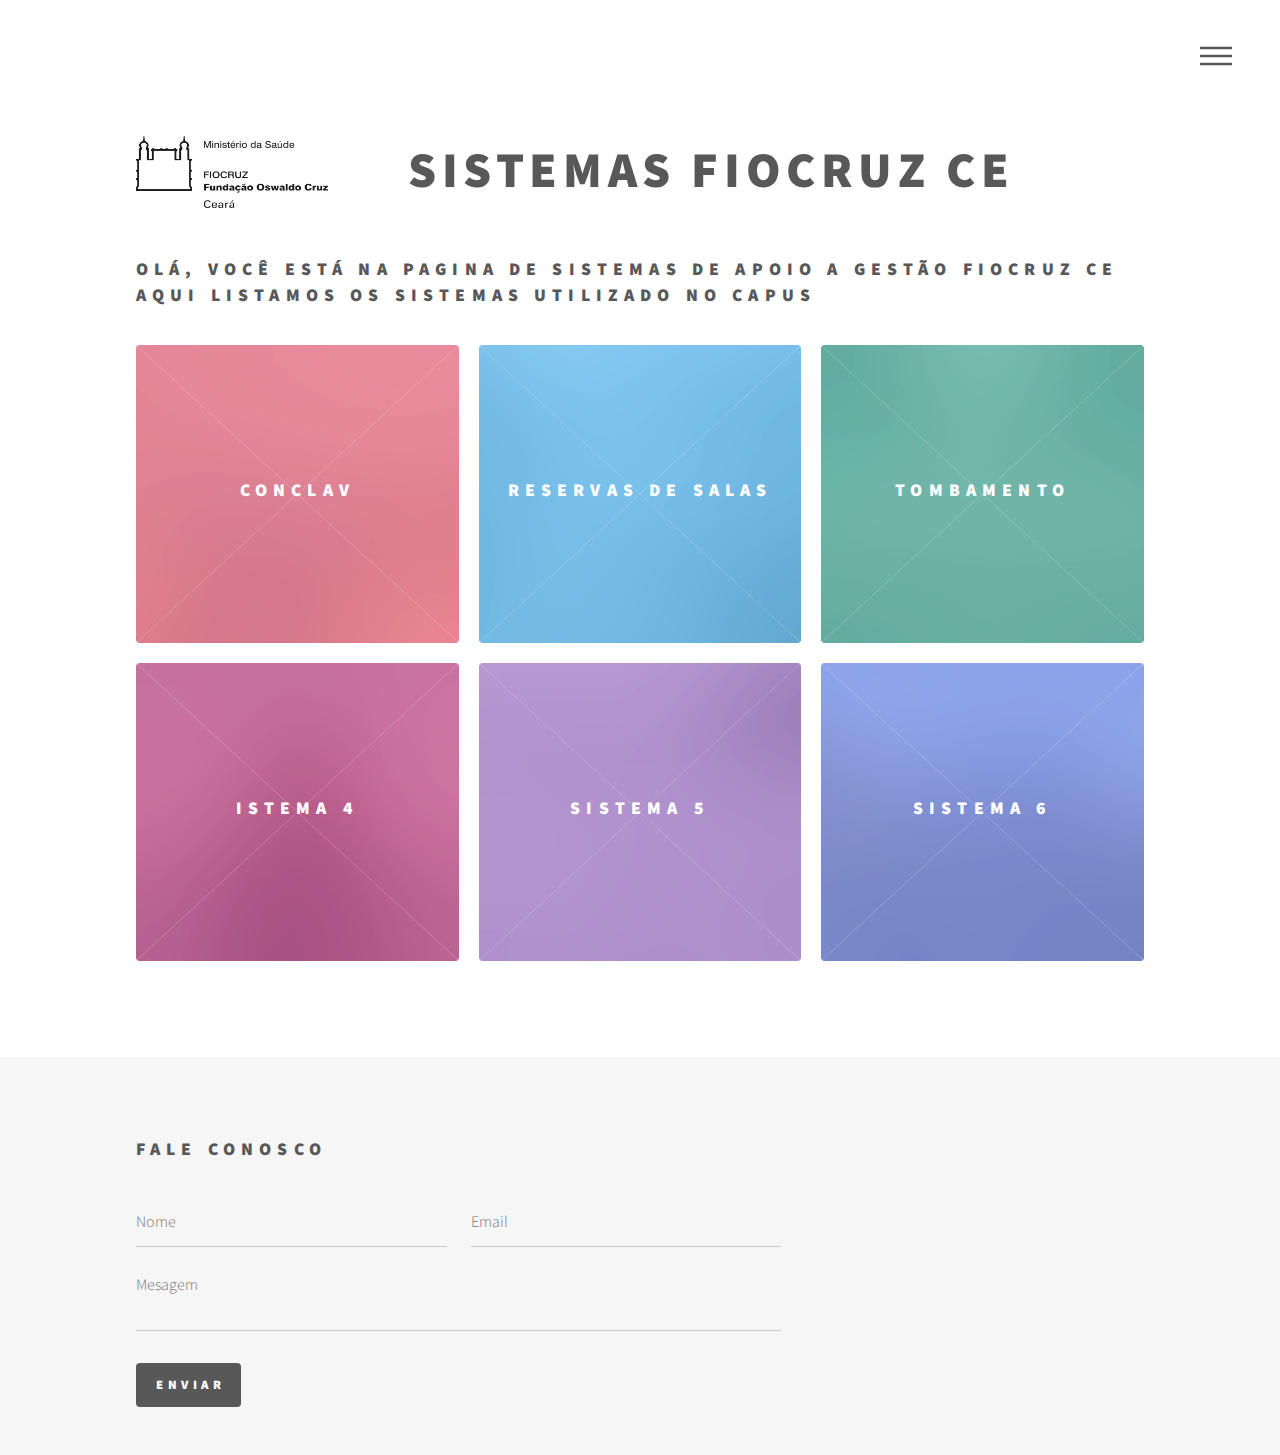
==== template/index.html @ 6e1adb01 "Modify 005" ====
<!DOCTYPE HTML>
<!--
	Phantom by HTML5 UP
	html5up.net | @ajlkn
	Free for personal and commercial use under the CCA 3.0 license (html5up.net/license)
-->
<html>
	<head>
		<title>Sistemas Fiocruz CE</title>
		<meta charset="utf-8" />
		<meta name="viewport" content="width=device-width, initial-scale=1, user-scalable=no" />
		<link rel="stylesheet" href="assets/css/main.css" />
		<noscript><link rel="stylesheet" href="assets/css/noscript.css" /></noscript>
	</head>
	<body class="is-preload">
		<!-- Wrapper -->
			<div id="wrapper">
				<!-- Header -->
					<header id="header">
						<div class="inner">
							<!-- Logo -->
								<a href="index.html" class="logo">
									<span class="symbol"><img src="images/logoOficialPreto_Fiocruz_CE.png" alt="" /></span><span class="title">Sistemas Fiocruz CE</span>
								</a>
							<!-- Nav -->
								<nav>
									<ul>
										<li><a href="#menu">Menu</a></li>
									</ul>
								</nav>
						</div>
					</header>
				<!-- Menu -->
					<nav id="menu">
						<h2>Menu</h2>
						<ul>
							<li><a href="index.html">Home</a></li>
						</ul>
					</nav>
				<!-- Main -->
					<div id="main">
						<div class="inner">
							<header>
								<h2>Olá, você está na pagina de Sistemas de Apoio a gestão Fiocruz CE<br/>
								aqui listamos os sistemas utilizado no capus</h2>
							</header>
							<section class="tiles">
								<article class="style1">
									<span class="image">
										<img src="images/pic01.jpg" alt="" />
									</span>
									<a href="generic.html">
										<h2>Conclav</h2>
										<div class="content">
											<p>Sistema de apoio a gestão,<br>ÁRIOS e ACESSO ao CAMPUS.</p>
										</div>
									</a>
								</article>
								<article class="style2">
									<span class="image">
										<img src="images/pic02.jpg" alt="" />
									</span>
									<a href="generic.html">
										<h2>Reservas de Salas</h2>
										<div class="content">
											<p>Sistema de apoio a gestão, <br>RESERVAS de SALAS.</p>
										</div>
									</a>
								</article>
								<article class="style3">
									<span class="image">
										<img src="images/pic03.jpg" alt="" />
									</span>
									<a href="generic.html">
										<h2>Tombamento</h2>
										<div class="content">
											<p>Sistema de apoio a gestão,<br>Tombamento.</p>
										</div>
									</a>
								</article>
								<article class="style4">
									<span class="image">
										<img src="images/pic04.jpg" alt="" />
									</span>
									<a href="generic.html">
										<h2>istema 4</h2>
										<div class="content">
											<p>Sistema de a apoio a gestão.</p>
										</div>
									</a>
								</article>
								<article class="style5">
									<span class="image">
										<img src="images/pic05.jpg" alt="" />
									</span>
									<a href="generic.html">
										<h2>SIstema 5</h2>
										<div class="content">
											<p>Sistema de a apoio a gestão.</p>
										</div>
									</a>
								</article>
								<article class="style6">
									<span class="image">
										<img src="images/pic06.jpg" alt="" />
									</span>
									<a href="generic.html">
										<h2>Sistema 6</h2>
										<div class="content">
											<p>Sistema de a apoio a gestão.</p>
										</div>
									</a>
								</article>
							</section>
						</div>
					</div>

				<!-- Footer -->
					<footer id="footer">
						<div class="inner">
							<section>
								<h2>Fale conosco</h2>
								<form method="post" action="#">
									<div class="fields">
										<div class="field half">
											<input type="text" name="name" id="name" placeholder="Nome" />
										</div>
										<div class="field half">
											<input type="email" name="email" id="email" placeholder="Email" />
										</div>
										<div class="field">
											<textarea name="message" id="message" placeholder="Mesagem"></textarea>
										</div>
									</div>
									<ul class="actions">
										<li><input type="submit" value="Enviar" class="primary" /></li>
									</ul>
								</form>
							</section>
						</div>
					</footer>

			</div>
		<!-- Scripts -->
			<script src="assets/js/jquery.min.js"></script>
			<script src="assets/js/browser.min.js"></script>
			<script src="assets/js/breakpoints.min.js"></script>
			<script src="assets/js/util.js"></script>
			<script src="assets/js/main.js"></script>
	</body>
</html>
---- template/assets/css/main.css ----
@import url("https://fonts.googleapis.com/css?family=Source+Sans+Pro:300,700,900");

body.is-preload .tiles article {
	-moz-transform: none;
	-webkit-transform: none;
	-ms-transform: none;
	transform: none;
	opacity: 1;
}

.title{
	font-size: 50px;
}


html, body, div, span, applet, object,
iframe, h1, h2, h3, h4, h5, h6, p, blockquote,
pre, a, abbr, acronym, address, big, cite,
code, del, dfn, em, img, ins, kbd, q, s, samp,
small, strike, strong, sub, sup, tt, var, b,
u, i, center, dl, dt, dd, ol, ul, li, fieldset,
form, label, legend, table, caption, tbody,
tfoot, thead, tr, th, td, article, aside,
canvas, details, embed, figure, figcaption,
footer, header, hgroup, menu, nav, output, ruby,
section, summary, time, mark, audio, video {
	margin: 0;
	padding: 0;
	border: 0;
	font-size: 100%;
	font: inherit;
	vertical-align: baseline;}

article, aside, details, figcaption, figure,
footer, header, hgroup, menu, nav, section {
	display: block;}

body {
	line-height: 1;
}

header, #inner{
	display: flex;
}

ol, ul {
	list-style: none;
}

blockquote, q {
	quotes: none;
}

	blockquote:before, blockquote:after, q:before, q:after {
		content: '';
		content: none;
	}

table {
	border-collapse: collapse;
	border-spacing: 0;
}

body {
	-webkit-text-size-adjust: none;
}

mark {
	background-color: transparent;
	color: inherit;
}

input::-moz-focus-inner {
	border: 0;
	padding: 0;
}

input, select, textarea {
	-moz-appearance: none;
	-webkit-appearance: none;
	-ms-appearance: none;
	appearance: none;
}

/* Basic */

	@-ms-viewport {
		width: device-width;
	}

	body {
		-ms-overflow-style: scrollbar;
	}

	@media screen and (max-width: 480px) {

		html, body {
			min-width: 320px;
		}

	}

	html {
		box-sizing: border-box;
	}

	*, *:before, *:after {
		box-sizing: inherit;
	}

	body {
		background: #ffffff;
	}

		body.is-preload *, body.is-preload *:before, body.is-preload *:after {
			-moz-animation: none !important;
			-webkit-animation: none !important;
			-ms-animation: none !important;
			animation: none !important;
			-moz-transition: none !important;
			-webkit-transition: none !important;
			-ms-transition: none !important;
			transition: none !important;
		}

/* Type */

	body, input, select, textarea {
		color: #585858;
		font-family: "Source Sans Pro", Helvetica, sans-serif;
		font-size: 16pt;
		font-weight: 300;
		line-height: 1.75;
	}

		@media screen and (max-width: 1680px) {

			body, input, select, textarea {
				font-size: 14pt;
			}

		}

		@media screen and (max-width: 1280px) {

			body, input, select, textarea {
				font-size: 12pt;
			}

		}

	a {
		-moz-transition: border-bottom-color 0.2s ease, color 0.2s ease;
		-webkit-transition: border-bottom-color 0.2s ease, color 0.2s ease;
		-ms-transition: border-bottom-color 0.2s ease, color 0.2s ease;
		transition: border-bottom-color 0.2s ease, color 0.2s ease;
		text-decoration: none;
		color: #585858;
		border-bottom: dotted 1px rgba(88, 88, 88, 0.5);
	}

		a:hover {
			border-bottom-color: transparent;
			color: #f2849e !important;
		}

	strong, b {
		font-weight: 900;
	}

	em, i {
		font-style: italic;
	}

	p {
		margin: 0 0 2em 0;
	}

	h1 {
		font-size: 2.75em;
		font-weight: 700;
		line-height: 1.3;
		margin: 0 0 1em 0;
		letter-spacing: -0.035em;
	}

		h1 a {
			color: inherit;
		}

		@media screen and (max-width: 736px) {

			h1 {
				font-size: 2em;
				margin: 0 0 1em 0;
			}

		}

		@media screen and (max-width: 360px) {

			h1 {
				font-size: 1.75em;
			}

		}

	h2, h3, h4, h5, h6 {
		font-weight: 900;
		line-height: 1.5;
		margin: 0 0 2em 0;
		text-transform: uppercase;
		letter-spacing: 0.35em;
	}

		h2 a, h3 a, h4 a, h5 a, h6 a {
			color: inherit;
		}

	h2 {
		font-size: 1.1em;
	}

	h3 {
		font-size: 1em;
	}

	h4 {
		font-size: 0.8em;
	}

	h5 {
		font-size: 0.8em;
	}

	h6 {
		font-size: 0.8em;
	}

	@media screen and (max-width: 980px) {

		h1 br, h2 br, h3 br, h4 br, h5 br, h6 br {
			display: none;
		}

	}

	@media screen and (max-width: 736px) {

		h2 {
			font-size: 1em;
		}

		h3 {
			font-size: 0.8em;
		}

	}

	sub {
		font-size: 0.8em;
		position: relative;
		top: 0.5em;
	}

	sup {
		font-size: 0.8em;
		position: relative;
		top: -0.5em;
	}

	blockquote {
		border-left: solid 4px #c9c9c9;
		font-style: italic;
		margin: 0 0 2em 0;
		padding: 0.5em 0 0.5em 2em;
	}

	code {
		background: rgba(144, 144, 144, 0.075);
		border-radius: 4px;
		border: solid 1px #c9c9c9;
		font-family: "Courier New", monospace;
		font-size: 0.9em;
		margin: 0 0.25em;
		padding: 0.25em 0.65em;
	}

	pre {
		-webkit-overflow-scrolling: touch;
		font-family: "Courier New", monospace;
		font-size: 0.9em;
		margin: 0 0 2em 0;
	}

		pre code {
			display: block;
			line-height: 1.75;
			padding: 1em 1.5em;
			overflow-x: auto;
		}

	hr {
		border: 0;
		border-bottom: solid 1px #c9c9c9;
		margin: 2em 0;
	}

		hr.major {
			margin: 3em 0;
		}

	.align-left {
		text-align: left;
	}

	.align-center {
		text-align: center;
	}

	.align-right {
		text-align: right;
	}

/* Row */

	.row {
		display: flex;
		flex-wrap: wrap;
		box-sizing: border-box;
		align-items: stretch;
	}

		.row > * {
			box-sizing: border-box;
		}

		.row.gtr-uniform > * > :last-child {
			margin-bottom: 0;
		}

		.row.aln-left {
			justify-content: flex-start;
		}

		.row.aln-center {
			justify-content: center;
		}

		.row.aln-right {
			justify-content: flex-end;
		}

		.row.aln-top {
			align-items: flex-start;
		}

		.row.aln-middle {
			align-items: center;
		}

		.row.aln-bottom {
			align-items: flex-end;
		}

		.row > .imp {
			order: -1;
		}

		.row > .col-1 {
			width: 8.33333%;
		}

		.row > .off-1 {
			margin-left: 8.33333%;
		}

		.row > .col-2 {
			width: 16.66667%;
		}

		.row > .off-2 {
			margin-left: 16.66667%;
		}

		.row > .col-3 {
			width: 25%;
		}

		.row > .off-3 {
			margin-left: 25%;
		}

		.row > .col-4 {
			width: 33.33333%;
		}

		.row > .off-4 {
			margin-left: 33.33333%;
		}

		.row > .col-5 {
			width: 41.66667%;
		}

		.row > .off-5 {
			margin-left: 41.66667%;
		}

		.row > .col-6 {
			width: 50%;
		}

		.row > .off-6 {
			margin-left: 50%;
		}

		.row > .col-7 {
			width: 58.33333%;
		}

		.row > .off-7 {
			margin-left: 58.33333%;
		}

		.row > .col-8 {
			width: 66.66667%;
		}

		.row > .off-8 {
			margin-left: 66.66667%;
		}

		.row > .col-9 {
			width: 75%;
		}

		.row > .off-9 {
			margin-left: 75%;
		}

		.row > .col-10 {
			width: 83.33333%;
		}

		.row > .off-10 {
			margin-left: 83.33333%;
		}

		.row > .col-11 {
			width: 91.66667%;
		}

		.row > .off-11 {
			margin-left: 91.66667%;
		}

		.row > .col-12 {
			width: 100%;
		}

		.row > .off-12 {
			margin-left: 100%;
		}

		.row.gtr-0 {
			margin-top: 0;
			margin-left: 0em;
		}

			.row.gtr-0 > * {
				padding: 0 0 0 0em;
			}

			.row.gtr-0.gtr-uniform {
				margin-top: 0em;
			}

				.row.gtr-0.gtr-uniform > * {
					padding-top: 0em;
				}

		.row.gtr-25 {
			margin-top: 0;
			margin-left: -0.5em;
		}

			.row.gtr-25 > * {
				padding: 0 0 0 0.5em;
			}

			.row.gtr-25.gtr-uniform {
				margin-top: -0.5em;
			}

				.row.gtr-25.gtr-uniform > * {
					padding-top: 0.5em;
				}

		.row.gtr-50 {
			margin-top: 0;
			margin-left: -1em;
		}

			.row.gtr-50 > * {
				padding: 0 0 0 1em;
			}

			.row.gtr-50.gtr-uniform {
				margin-top: -1em;
			}

				.row.gtr-50.gtr-uniform > * {
					padding-top: 1em;
				}

		.row {
			margin-top: 0;
			margin-left: -2em;
		}

			.row > * {
				padding: 0 0 0 2em;
			}

			.row.gtr-uniform {
				margin-top: -2em;
			}

				.row.gtr-uniform > * {
					padding-top: 2em;
				}

		.row.gtr-150 {
			margin-top: 0;
			margin-left: -3em;
		}

			.row.gtr-150 > * {
				padding: 0 0 0 3em;
			}

			.row.gtr-150.gtr-uniform {
				margin-top: -3em;
			}

				.row.gtr-150.gtr-uniform > * {
					padding-top: 3em;
				}

		.row.gtr-200 {
			margin-top: 0;
			margin-left: -4em;
		}

			.row.gtr-200 > * {
				padding: 0 0 0 4em;
			}

			.row.gtr-200.gtr-uniform {
				margin-top: -4em;
			}

				.row.gtr-200.gtr-uniform > * {
					padding-top: 4em;
				}

		@media screen and (max-width: 1680px) {

			.row {
				display: flex;
				flex-wrap: wrap;
				box-sizing: border-box;
				align-items: stretch;
			}

				.row > * {
					box-sizing: border-box;
				}

				.row.gtr-uniform > * > :last-child {
					margin-bottom: 0;
				}

				.row.aln-left {
					justify-content: flex-start;
				}

				.row.aln-center {
					justify-content: center;
				}

				.row.aln-right {
					justify-content: flex-end;
				}

				.row.aln-top {
					align-items: flex-start;
				}

				.row.aln-middle {
					align-items: center;
				}

				.row.aln-bottom {
					align-items: flex-end;
				}

				.row > .imp-xlarge {
					order: -1;
				}

				.row > .col-1-xlarge {
					width: 8.33333%;
				}

				.row > .off-1-xlarge {
					margin-left: 8.33333%;
				}

				.row > .col-2-xlarge {
					width: 16.66667%;
				}

				.row > .off-2-xlarge {
					margin-left: 16.66667%;
				}

				.row > .col-3-xlarge {
					width: 25%;
				}

				.row > .off-3-xlarge {
					margin-left: 25%;
				}

				.row > .col-4-xlarge {
					width: 33.33333%;
				}

				.row > .off-4-xlarge {
					margin-left: 33.33333%;
				}

				.row > .col-5-xlarge {
					width: 41.66667%;
				}

				.row > .off-5-xlarge {
					margin-left: 41.66667%;
				}

				.row > .col-6-xlarge {
					width: 50%;
				}

				.row > .off-6-xlarge {
					margin-left: 50%;
				}

				.row > .col-7-xlarge {
					width: 58.33333%;
				}

				.row > .off-7-xlarge {
					margin-left: 58.33333%;
				}

				.row > .col-8-xlarge {
					width: 66.66667%;
				}

				.row > .off-8-xlarge {
					margin-left: 66.66667%;
				}

				.row > .col-9-xlarge {
					width: 75%;
				}

				.row > .off-9-xlarge {
					margin-left: 75%;
				}

				.row > .col-10-xlarge {
					width: 83.33333%;
				}

				.row > .off-10-xlarge {
					margin-left: 83.33333%;
				}

				.row > .col-11-xlarge {
					width: 91.66667%;
				}

				.row > .off-11-xlarge {
					margin-left: 91.66667%;
				}

				.row > .col-12-xlarge {
					width: 100%;
				}

				.row > .off-12-xlarge {
					margin-left: 100%;
				}

				.row.gtr-0 {
					margin-top: 0;
					margin-left: 0em;
				}

					.row.gtr-0 > * {
						padding: 0 0 0 0em;
					}

					.row.gtr-0.gtr-uniform {
						margin-top: 0em;
					}

						.row.gtr-0.gtr-uniform > * {
							padding-top: 0em;
						}

				.row.gtr-25 {
					margin-top: 0;
					margin-left: -0.5em;
				}

					.row.gtr-25 > * {
						padding: 0 0 0 0.5em;
					}

					.row.gtr-25.gtr-uniform {
						margin-top: -0.5em;
					}

						.row.gtr-25.gtr-uniform > * {
							padding-top: 0.5em;
						}

				.row.gtr-50 {
					margin-top: 0;
					margin-left: -1em;
				}

					.row.gtr-50 > * {
						padding: 0 0 0 1em;
					}

					.row.gtr-50.gtr-uniform {
						margin-top: -1em;
					}

						.row.gtr-50.gtr-uniform > * {
							padding-top: 1em;
						}

				.row {
					margin-top: 0;
					margin-left: -2em;
				}

					.row > * {
						padding: 0 0 0 2em;
					}

					.row.gtr-uniform {
						margin-top: -2em;
					}

						.row.gtr-uniform > * {
							padding-top: 2em;
						}

				.row.gtr-150 {
					margin-top: 0;
					margin-left: -3em;
				}

					.row.gtr-150 > * {
						padding: 0 0 0 3em;
					}

					.row.gtr-150.gtr-uniform {
						margin-top: -3em;
					}

						.row.gtr-150.gtr-uniform > * {
							padding-top: 3em;
						}

				.row.gtr-200 {
					margin-top: 0;
					margin-left: -4em;
				}

					.row.gtr-200 > * {
						padding: 0 0 0 4em;
					}

					.row.gtr-200.gtr-uniform {
						margin-top: -4em;
					}

						.row.gtr-200.gtr-uniform > * {
							padding-top: 4em;
						}

		}

		@media screen and (max-width: 1280px) {

			.row {
				display: flex;
				flex-wrap: wrap;
				box-sizing: border-box;
				align-items: stretch;
			}

				.row > * {
					box-sizing: border-box;
				}

				.row.gtr-uniform > * > :last-child {
					margin-bottom: 0;
				}

				.row.aln-left {
					justify-content: flex-start;
				}

				.row.aln-center {
					justify-content: center;
				}

				.row.aln-right {
					justify-content: flex-end;
				}

				.row.aln-top {
					align-items: flex-start;
				}

				.row.aln-middle {
					align-items: center;
				}

				.row.aln-bottom {
					align-items: flex-end;
				}

				.row > .imp-large {
					order: -1;
				}

				.row > .col-1-large {
					width: 8.33333%;
				}

				.row > .off-1-large {
					margin-left: 8.33333%;
				}

				.row > .col-2-large {
					width: 16.66667%;
				}

				.row > .off-2-large {
					margin-left: 16.66667%;
				}

				.row > .col-3-large {
					width: 25%;
				}

				.row > .off-3-large {
					margin-left: 25%;
				}

				.row > .col-4-large {
					width: 33.33333%;
				}

				.row > .off-4-large {
					margin-left: 33.33333%;
				}

				.row > .col-5-large {
					width: 41.66667%;
				}

				.row > .off-5-large {
					margin-left: 41.66667%;
				}

				.row > .col-6-large {
					width: 50%;
				}

				.row > .off-6-large {
					margin-left: 50%;
				}

				.row > .col-7-large {
					width: 58.33333%;
				}

				.row > .off-7-large {
					margin-left: 58.33333%;
				}

				.row > .col-8-large {
					width: 66.66667%;
				}

				.row > .off-8-large {
					margin-left: 66.66667%;
				}

				.row > .col-9-large {
					width: 75%;
				}

				.row > .off-9-large {
					margin-left: 75%;
				}

				.row > .col-10-large {
					width: 83.33333%;
				}

				.row > .off-10-large {
					margin-left: 83.33333%;
				}

				.row > .col-11-large {
					width: 91.66667%;
				}

				.row > .off-11-large {
					margin-left: 91.66667%;
				}

				.row > .col-12-large {
					width: 100%;
				}

				.row > .off-12-large {
					margin-left: 100%;
				}

				.row.gtr-0 {
					margin-top: 0;
					margin-left: 0em;
				}

					.row.gtr-0 > * {
						padding: 0 0 0 0em;
					}

					.row.gtr-0.gtr-uniform {
						margin-top: 0em;
					}

						.row.gtr-0.gtr-uniform > * {
							padding-top: 0em;
						}

				.row.gtr-25 {
					margin-top: 0;
					margin-left: -0.5em;
				}

					.row.gtr-25 > * {
						padding: 0 0 0 0.5em;
					}

					.row.gtr-25.gtr-uniform {
						margin-top: -0.5em;
					}

						.row.gtr-25.gtr-uniform > * {
							padding-top: 0.5em;
						}

				.row.gtr-50 {
					margin-top: 0;
					margin-left: -1em;
				}

					.row.gtr-50 > * {
						padding: 0 0 0 1em;
					}

					.row.gtr-50.gtr-uniform {
						margin-top: -1em;
					}

						.row.gtr-50.gtr-uniform > * {
							padding-top: 1em;
						}

				.row {
					margin-top: 0;
					margin-left: -2em;
				}

					.row > * {
						padding: 0 0 0 2em;
					}

					.row.gtr-uniform {
						margin-top: -2em;
					}

						.row.gtr-uniform > * {
							padding-top: 2em;
						}

				.row.gtr-150 {
					margin-top: 0;
					margin-left: -3em;
				}

					.row.gtr-150 > * {
						padding: 0 0 0 3em;
					}

					.row.gtr-150.gtr-uniform {
						margin-top: -3em;
					}

						.row.gtr-150.gtr-uniform > * {
							padding-top: 3em;
						}

				.row.gtr-200 {
					margin-top: 0;
					margin-left: -4em;
				}

					.row.gtr-200 > * {
						padding: 0 0 0 4em;
					}

					.row.gtr-200.gtr-uniform {
						margin-top: -4em;
					}

						.row.gtr-200.gtr-uniform > * {
							padding-top: 4em;
						}

		}

		@media screen and (max-width: 980px) {

			.row {
				display: flex;
				flex-wrap: wrap;
				box-sizing: border-box;
				align-items: stretch;
			}

				.row > * {
					box-sizing: border-box;
				}

				.row.gtr-uniform > * > :last-child {
					margin-bottom: 0;
				}

				.row.aln-left {
					justify-content: flex-start;
				}

				.row.aln-center {
					justify-content: center;
				}

				.row.aln-right {
					justify-content: flex-end;
				}

				.row.aln-top {
					align-items: flex-start;
				}

				.row.aln-middle {
					align-items: center;
				}

				.row.aln-bottom {
					align-items: flex-end;
				}

				.row > .imp-medium {
					order: -1;
				}

				.row > .col-1-medium {
					width: 8.33333%;
				}

				.row > .off-1-medium {
					margin-left: 8.33333%;
				}

				.row > .col-2-medium {
					width: 16.66667%;
				}

				.row > .off-2-medium {
					margin-left: 16.66667%;
				}

				.row > .col-3-medium {
					width: 25%;
				}

				.row > .off-3-medium {
					margin-left: 25%;
				}

				.row > .col-4-medium {
					width: 33.33333%;
				}

				.row > .off-4-medium {
					margin-left: 33.33333%;
				}

				.row > .col-5-medium {
					width: 41.66667%;
				}

				.row > .off-5-medium {
					margin-left: 41.66667%;
				}

				.row > .col-6-medium {
					width: 50%;
				}

				.row > .off-6-medium {
					margin-left: 50%;
				}

				.row > .col-7-medium {
					width: 58.33333%;
				}

				.row > .off-7-medium {
					margin-left: 58.33333%;
				}

				.row > .col-8-medium {
					width: 66.66667%;
				}

				.row > .off-8-medium {
					margin-left: 66.66667%;
				}

				.row > .col-9-medium {
					width: 75%;
				}

				.row > .off-9-medium {
					margin-left: 75%;
				}

				.row > .col-10-medium {
					width: 83.33333%;
				}

				.row > .off-10-medium {
					margin-left: 83.33333%;
				}

				.row > .col-11-medium {
					width: 91.66667%;
				}

				.row > .off-11-medium {
					margin-left: 91.66667%;
				}

				.row > .col-12-medium {
					width: 100%;
				}

				.row > .off-12-medium {
					margin-left: 100%;
				}

				.row.gtr-0 {
					margin-top: 0;
					margin-left: 0em;
				}

					.row.gtr-0 > * {
						padding: 0 0 0 0em;
					}

					.row.gtr-0.gtr-uniform {
						margin-top: 0em;
					}

						.row.gtr-0.gtr-uniform > * {
							padding-top: 0em;
						}

				.row.gtr-25 {
					margin-top: 0;
					margin-left: -0.375em;
				}

					.row.gtr-25 > * {
						padding: 0 0 0 0.375em;
					}

					.row.gtr-25.gtr-uniform {
						margin-top: -0.375em;
					}

						.row.gtr-25.gtr-uniform > * {
							padding-top: 0.375em;
						}

				.row.gtr-50 {
					margin-top: 0;
					margin-left: -0.75em;
				}

					.row.gtr-50 > * {
						padding: 0 0 0 0.75em;
					}

					.row.gtr-50.gtr-uniform {
						margin-top: -0.75em;
					}

						.row.gtr-50.gtr-uniform > * {
							padding-top: 0.75em;
						}

				.row {
					margin-top: 0;
					margin-left: -1.5em;
				}

					.row > * {
						padding: 0 0 0 1.5em;
					}

					.row.gtr-uniform {
						margin-top: -1.5em;
					}

						.row.gtr-uniform > * {
							padding-top: 1.5em;
						}

				.row.gtr-150 {
					margin-top: 0;
					margin-left: -2.25em;
				}

					.row.gtr-150 > * {
						padding: 0 0 0 2.25em;
					}

					.row.gtr-150.gtr-uniform {
						margin-top: -2.25em;
					}

						.row.gtr-150.gtr-uniform > * {
							padding-top: 2.25em;
						}

				.row.gtr-200 {
					margin-top: 0;
					margin-left: -3em;
				}

					.row.gtr-200 > * {
						padding: 0 0 0 3em;
					}

					.row.gtr-200.gtr-uniform {
						margin-top: -3em;
					}

						.row.gtr-200.gtr-uniform > * {
							padding-top: 3em;
						}

		}

		@media screen and (max-width: 736px) {

			.row {
				display: flex;
				flex-wrap: wrap;
				box-sizing: border-box;
				align-items: stretch;
			}

				.row > * {
					box-sizing: border-box;
				}

				.row.gtr-uniform > * > :last-child {
					margin-bottom: 0;
				}

				.row.aln-left {
					justify-content: flex-start;
				}

				.row.aln-center {
					justify-content: center;
				}

				.row.aln-right {
					justify-content: flex-end;
				}

				.row.aln-top {
					align-items: flex-start;
				}

				.row.aln-middle {
					align-items: center;
				}

				.row.aln-bottom {
					align-items: flex-end;
				}

				.row > .imp-small {
					order: -1;
				}

				.row > .col-1-small {
					width: 8.33333%;
				}

				.row > .off-1-small {
					margin-left: 8.33333%;
				}

				.row > .col-2-small {
					width: 16.66667%;
				}

				.row > .off-2-small {
					margin-left: 16.66667%;
				}

				.row > .col-3-small {
					width: 25%;
				}

				.row > .off-3-small {
					margin-left: 25%;
				}

				.row > .col-4-small {
					width: 33.33333%;
				}

				.row > .off-4-small {
					margin-left: 33.33333%;
				}

				.row > .col-5-small {
					width: 41.66667%;
				}

				.row > .off-5-small {
					margin-left: 41.66667%;
				}

				.row > .col-6-small {
					width: 50%;
				}

				.row > .off-6-small {
					margin-left: 50%;
				}

				.row > .col-7-small {
					width: 58.33333%;
				}

				.row > .off-7-small {
					margin-left: 58.33333%;
				}

				.row > .col-8-small {
					width: 66.66667%;
				}

				.row > .off-8-small {
					margin-left: 66.66667%;
				}

				.row > .col-9-small {
					width: 75%;
				}

				.row > .off-9-small {
					margin-left: 75%;
				}

				.row > .col-10-small {
					width: 83.33333%;
				}

				.row > .off-10-small {
					margin-left: 83.33333%;
				}

				.row > .col-11-small {
					width: 91.66667%;
				}

				.row > .off-11-small {
					margin-left: 91.66667%;
				}

				.row > .col-12-small {
					width: 100%;
				}

				.row > .off-12-small {
					margin-left: 100%;
				}

				.row.gtr-0 {
					margin-top: 0;
					margin-left: 0em;
				}

					.row.gtr-0 > * {
						padding: 0 0 0 0em;
					}

					.row.gtr-0.gtr-uniform {
						margin-top: 0em;
					}

						.row.gtr-0.gtr-uniform > * {
							padding-top: 0em;
						}

				.row.gtr-25 {
					margin-top: 0;
					margin-left: -0.25em;
				}

					.row.gtr-25 > * {
						padding: 0 0 0 0.25em;
					}

					.row.gtr-25.gtr-uniform {
						margin-top: -0.25em;
					}

						.row.gtr-25.gtr-uniform > * {
							padding-top: 0.25em;
						}

				.row.gtr-50 {
					margin-top: 0;
					margin-left: -0.5em;
				}

					.row.gtr-50 > * {
						padding: 0 0 0 0.5em;
					}

					.row.gtr-50.gtr-uniform {
						margin-top: -0.5em;
					}

						.row.gtr-50.gtr-uniform > * {
							padding-top: 0.5em;
						}

				.row {
					margin-top: 0;
					margin-left: -1em;
				}

					.row > * {
						padding: 0 0 0 1em;
					}

					.row.gtr-uniform {
						margin-top: -1em;
					}

						.row.gtr-uniform > * {
							padding-top: 1em;
						}

				.row.gtr-150 {
					margin-top: 0;
					margin-left: -1.5em;
				}

					.row.gtr-150 > * {
						padding: 0 0 0 1.5em;
					}

					.row.gtr-150.gtr-uniform {
						margin-top: -1.5em;
					}

						.row.gtr-150.gtr-uniform > * {
							padding-top: 1.5em;
						}

				.row.gtr-200 {
					margin-top: 0;
					margin-left: -2em;
				}

					.row.gtr-200 > * {
						padding: 0 0 0 2em;
					}

					.row.gtr-200.gtr-uniform {
						margin-top: -2em;
					}

						.row.gtr-200.gtr-uniform > * {
							padding-top: 2em;
						}

		}

		@media screen and (max-width: 480px) {

			.row {
				display: flex;
				flex-wrap: wrap;
				box-sizing: border-box;
				align-items: stretch;
			}

				.row > * {
					box-sizing: border-box;
				}

				.row.gtr-uniform > * > :last-child {
					margin-bottom: 0;
				}

				.row.aln-left {
					justify-content: flex-start;
				}

				.row.aln-center {
					justify-content: center;
				}

				.row.aln-right {
					justify-content: flex-end;
				}

				.row.aln-top {
					align-items: flex-start;
				}

				.row.aln-middle {
					align-items: center;
				}

				.row.aln-bottom {
					align-items: flex-end;
				}

				.row > .imp-xsmall {
					order: -1;
				}

				.row > .col-1-xsmall {
					width: 8.33333%;
				}

				.row > .off-1-xsmall {
					margin-left: 8.33333%;
				}

				.row > .col-2-xsmall {
					width: 16.66667%;
				}

				.row > .off-2-xsmall {
					margin-left: 16.66667%;
				}

				.row > .col-3-xsmall {
					width: 25%;
				}

				.row > .off-3-xsmall {
					margin-left: 25%;
				}

				.row > .col-4-xsmall {
					width: 33.33333%;
				}

				.row > .off-4-xsmall {
					margin-left: 33.33333%;
				}

				.row > .col-5-xsmall {
					width: 41.66667%;
				}

				.row > .off-5-xsmall {
					margin-left: 41.66667%;
				}

				.row > .col-6-xsmall {
					width: 50%;
				}

				.row > .off-6-xsmall {
					margin-left: 50%;
				}

				.row > .col-7-xsmall {
					width: 58.33333%;
				}

				.row > .off-7-xsmall {
					margin-left: 58.33333%;
				}

				.row > .col-8-xsmall {
					width: 66.66667%;
				}

				.row > .off-8-xsmall {
					margin-left: 66.66667%;
				}

				.row > .col-9-xsmall {
					width: 75%;
				}

				.row > .off-9-xsmall {
					margin-left: 75%;
				}

				.row > .col-10-xsmall {
					width: 83.33333%;
				}

				.row > .off-10-xsmall {
					margin-left: 83.33333%;
				}

				.row > .col-11-xsmall {
					width: 91.66667%;
				}

				.row > .off-11-xsmall {
					margin-left: 91.66667%;
				}

				.row > .col-12-xsmall {
					width: 100%;
				}

				.row > .off-12-xsmall {
					margin-left: 100%;
				}

				.row.gtr-0 {
					margin-top: 0;
					margin-left: 0em;
				}

					.row.gtr-0 > * {
						padding: 0 0 0 0em;
					}

					.row.gtr-0.gtr-uniform {
						margin-top: 0em;
					}

						.row.gtr-0.gtr-uniform > * {
							padding-top: 0em;
						}

				.row.gtr-25 {
					margin-top: 0;
					margin-left: -0.25em;
				}

					.row.gtr-25 > * {
						padding: 0 0 0 0.25em;
					}

					.row.gtr-25.gtr-uniform {
						margin-top: -0.25em;
					}

						.row.gtr-25.gtr-uniform > * {
							padding-top: 0.25em;
						}

				.row.gtr-50 {
					margin-top: 0;
					margin-left: -0.5em;
				}

					.row.gtr-50 > * {
						padding: 0 0 0 0.5em;
					}

					.row.gtr-50.gtr-uniform {
						margin-top: -0.5em;
					}

						.row.gtr-50.gtr-uniform > * {
							padding-top: 0.5em;
						}

				.row {
					margin-top: 0;
					margin-left: -1em;
				}

					.row > * {
						padding: 0 0 0 1em;
					}

					.row.gtr-uniform {
						margin-top: -1em;
					}

						.row.gtr-uniform > * {
							padding-top: 1em;
						}

				.row.gtr-150 {
					margin-top: 0;
					margin-left: -1.5em;
				}

					.row.gtr-150 > * {
						padding: 0 0 0 1.5em;
					}

					.row.gtr-150.gtr-uniform {
						margin-top: -1.5em;
					}

						.row.gtr-150.gtr-uniform > * {
							padding-top: 1.5em;
						}

				.row.gtr-200 {
					margin-top: 0;
					margin-left: -2em;
				}

					.row.gtr-200 > * {
						padding: 0 0 0 2em;
					}

					.row.gtr-200.gtr-uniform {
						margin-top: -2em;
					}

						.row.gtr-200.gtr-uniform > * {
							padding-top: 2em;
						}

		}

/* Section/Article */

	section.special, article.special {
		text-align: center;
	}

	header p {
		margin-top: -1em;
	}

	@media screen and (max-width: 736px) {

		header p {
			margin-top: 0;
		}

	}

/* Icon */

	.icon {
		text-decoration: none;
		border-bottom: none;
		position: relative;
	}

		.icon:before {
			-moz-osx-font-smoothing: grayscale;
			-webkit-font-smoothing: antialiased;
			display: inline-block;
			font-style: normal;
			font-variant: normal;
			text-rendering: auto;
			line-height: 1;
			text-transform: none !important;
			font-family: 'Font Awesome 5 Free';
			font-weight: 400;
		}

		.icon > .label {
			display: none;
		}

		.icon:before {
			line-height: inherit;
		}

		.icon.solid:before {
			font-weight: 900;
		}

		.icon.brands:before {
			font-family: 'Font Awesome 5 Brands';
		}

		.icon.style2 {
			-moz-transition: background-color 0.2s ease-in-out, color 0.2s ease-in-out, border-color 0.2s ease-in-out;
			-webkit-transition: background-color 0.2s ease-in-out, color 0.2s ease-in-out, border-color 0.2s ease-in-out;
			-ms-transition: background-color 0.2s ease-in-out, color 0.2s ease-in-out, border-color 0.2s ease-in-out;
			transition: background-color 0.2s ease-in-out, color 0.2s ease-in-out, border-color 0.2s ease-in-out;
			background-color: transparent;
			border: solid 1px #c9c9c9;
			border-radius: 4px;
			width: 2.65em;
			height: 2.65em;
			display: inline-block;
			text-align: center;
			line-height: 2.65em;
			color: inherit;
		}

			.icon.style2:before {
				font-size: 1.1em;
			}

			.icon.style2:hover {
				color: #f2849e;
				border-color: #f2849e;
			}

			.icon.style2:active {
				background-color: rgba(242, 132, 158, 0.1);
			}

/* List */

	ol {
		list-style: decimal;
		margin: 0 0 2em 0;
		padding-left: 1.25em;
	}

		ol li {
			padding-left: 0.25em;
		}

	ul {
		list-style: disc;
		margin: 0 0 2em 0;
		padding-left: 1em;
	}

		ul li {
			padding-left: 0.5em;
		}

		ul.alt {
			list-style: none;
			padding-left: 0;
		}

			ul.alt li {
				border-top: solid 1px #c9c9c9;
				padding: 0.5em 0;
			}

				ul.alt li:first-child {
					border-top: 0;
					padding-top: 0;
				}

	dl {
		margin: 0 0 2em 0;
	}

		dl dt {
			display: block;
			font-weight: 900;
			margin: 0 0 1em 0;
		}

		dl dd {
			margin-left: 2em;
		}

/* Actions */

	ul.actions {
		display: -moz-flex;
		display: -webkit-flex;
		display: -ms-flex;
		display: flex;
		cursor: default;
		list-style: none;
		margin-left: -1em;
		padding-left: 0;
	}

		ul.actions li {
			padding: 0 0 0 1em;
			vertical-align: middle;
		}

		ul.actions.special {
			-moz-justify-content: center;
			-webkit-justify-content: center;
			-ms-justify-content: center;
			justify-content: center;
			width: 100%;
			margin-left: 0;
		}

			ul.actions.special li:first-child {
				padding-left: 0;
			}

		ul.actions.stacked {
			-moz-flex-direction: column;
			-webkit-flex-direction: column;
			-ms-flex-direction: column;
			flex-direction: column;
			margin-left: 0;
		}

			ul.actions.stacked li {
				padding: 1.3em 0 0 0;
			}

				ul.actions.stacked li:first-child {
					padding-top: 0;
				}

		ul.actions.fit {
			width: calc(100% + 1em);
		}

			ul.actions.fit li {
				-moz-flex-grow: 1;
				-webkit-flex-grow: 1;
				-ms-flex-grow: 1;
				flex-grow: 1;
				-moz-flex-shrink: 1;
				-webkit-flex-shrink: 1;
				-ms-flex-shrink: 1;
				flex-shrink: 1;
				width: 100%;
			}

				ul.actions.fit li > * {
					width: 100%;
				}

			ul.actions.fit.stacked {
				width: 100%;
			}

		@media screen and (max-width: 480px) {

			ul.actions:not(.fixed) {
				-moz-flex-direction: column;
				-webkit-flex-direction: column;
				-ms-flex-direction: column;
				flex-direction: column;
				margin-left: 0;
				width: 100% !important;
			}

				ul.actions:not(.fixed) li {
					-moz-flex-grow: 1;
					-webkit-flex-grow: 1;
					-ms-flex-grow: 1;
					flex-grow: 1;
					-moz-flex-shrink: 1;
					-webkit-flex-shrink: 1;
					-ms-flex-shrink: 1;
					flex-shrink: 1;
					padding: 1em 0 0 0;
					text-align: center;
					width: 100%;
				}

					ul.actions:not(.fixed) li > * {
						width: 100%;
					}

					ul.actions:not(.fixed) li:first-child {
						padding-top: 0;
					}

					ul.actions:not(.fixed) li input[type="submit"],
					ul.actions:not(.fixed) li input[type="reset"],
					ul.actions:not(.fixed) li input[type="button"],
					ul.actions:not(.fixed) li button,
					ul.actions:not(.fixed) li .button {
						width: 100%;
					}

						ul.actions:not(.fixed) li input[type="submit"].icon:before,
						ul.actions:not(.fixed) li input[type="reset"].icon:before,
						ul.actions:not(.fixed) li input[type="button"].icon:before,
						ul.actions:not(.fixed) li button.icon:before,
						ul.actions:not(.fixed) li .button.icon:before {
							margin-left: -0.5rem;
						}

		}

/* Icons */

	ul.icons {
		cursor: default;
		list-style: none;
		padding-left: 0;
		margin: -1em 0 2em -1em;
	}

		ul.icons li {
			display: inline-block;
			padding: 1em 0 0 1em;
		}

/* Form */

	form {
		margin: 0 0 2em 0;
		overflow-x: hidden;
	}

		form > :last-child {
			margin-bottom: 0;
		}

		form > .fields {
			display: -moz-flex;
			display: -webkit-flex;
			display: -ms-flex;
			display: flex;
			-moz-flex-wrap: wrap;
			-webkit-flex-wrap: wrap;
			-ms-flex-wrap: wrap;
			flex-wrap: wrap;
			width: calc(100% + 3em);
			margin: -1.5em 0 2em -1.5em;
		}

			form > .fields > .field {
				-moz-flex-grow: 0;
				-webkit-flex-grow: 0;
				-ms-flex-grow: 0;
				flex-grow: 0;
				-moz-flex-shrink: 0;
				-webkit-flex-shrink: 0;
				-ms-flex-shrink: 0;
				flex-shrink: 0;
				padding: 1.5em 0 0 1.5em;
				width: calc(100% - 1.5em);
			}

				form > .fields > .field.half {
					width: calc(50% - 0.75em);
				}

				form > .fields > .field.third {
					width: calc(100%/3 - 0.5em);
				}

				form > .fields > .field.quarter {
					width: calc(25% - 0.375em);
				}

		@media screen and (max-width: 480px) {

			form > .fields {
				width: calc(100% + 3em);
				margin: -1.5em 0 2em -1.5em;
			}

				form > .fields > .field {
					padding: 1.5em 0 0 1.5em;
					width: calc(100% - 1.5em);
				}

					form > .fields > .field.half {
						width: calc(100% - 1.5em);
					}

					form > .fields > .field.third {
						width: calc(100% - 1.5em);
					}

					form > .fields > .field.quarter {
						width: calc(100% - 1.5em);
					}

		}

	label {
		display: block;
		font-size: 0.9em;
		font-weight: 900;
		margin: 0 0 1em 0;
	}

	input[type="text"],
	input[type="password"],
	input[type="email"],
	input[type="tel"],
	select,
	textarea {
		-moz-appearance: none;
		-webkit-appearance: none;
		-ms-appearance: none;
		appearance: none;
		background-color: transparent;
		border: none;
		border-radius: 0;
		border-bottom: solid 1px #c9c9c9;
		color: inherit;
		display: block;
		outline: 0;
		padding: 0;
		text-decoration: none;
		width: 100%;
	}

		input[type="text"]:invalid,
		input[type="password"]:invalid,
		input[type="email"]:invalid,
		input[type="tel"]:invalid,
		select:invalid,
		textarea:invalid {
			box-shadow: none;
		}

		input[type="text"]:focus,
		input[type="password"]:focus,
		input[type="email"]:focus,
		input[type="tel"]:focus,
		select:focus,
		textarea:focus {
			border-bottom-color: #f2849e;
			box-shadow: inset 0 -1px 0 0 #f2849e;
		}

	select {
		background-image: url("data:image/svg+xml;charset=utf8,%3Csvg xmlns='http://www.w3.org/2000/svg' width='40' height='40' preserveAspectRatio='none' viewBox='0 0 40 40'%3E%3Cpath d='M9.4,12.3l10.4,10.4l10.4-10.4c0.2-0.2,0.5-0.4,0.9-0.4c0.3,0,0.6,0.1,0.9,0.4l3.3,3.3c0.2,0.2,0.4,0.5,0.4,0.9 c0,0.4-0.1,0.6-0.4,0.9L20.7,31.9c-0.2,0.2-0.5,0.4-0.9,0.4c-0.3,0-0.6-0.1-0.9-0.4L4.3,17.3c-0.2-0.2-0.4-0.5-0.4-0.9 c0-0.4,0.1-0.6,0.4-0.9l3.3-3.3c0.2-0.2,0.5-0.4,0.9-0.4S9.1,12.1,9.4,12.3z' fill='%23c9c9c9' /%3E%3C/svg%3E");
		background-size: 1.25rem;
		background-repeat: no-repeat;
		background-position: calc(100% - 1rem) center;
		height: 3em;
		padding-right: 3em;
		text-overflow: ellipsis;
	}

		select option {
			background: #ffffff;
		}

		select:focus::-ms-value {
			background-color: transparent;
		}

		select::-ms-expand {
			display: none;
		}

	input[type="text"],
	input[type="password"],
	input[type="email"],
	select {
		height: 3em;
	}

	textarea {
		padding: 0;
		min-height: 3.75em;
	}

	input[type="checkbox"],
	input[type="radio"] {
		-moz-appearance: none;
		-webkit-appearance: none;
		-ms-appearance: none;
		appearance: none;
		display: block;
		float: left;
		margin-right: -2em;
		opacity: 0;
		width: 1em;
		z-index: -1;
	}

		input[type="checkbox"] + label,
		input[type="radio"] + label {
			text-decoration: none;
			color: #585858;
			cursor: pointer;
			display: inline-block;
			font-size: 1em;
			font-weight: 300;
			padding-left: 2.55em;
			padding-right: 0.75em;
			position: relative;
		}

			input[type="checkbox"] + label:before,
			input[type="radio"] + label:before {
				-moz-osx-font-smoothing: grayscale;
				-webkit-font-smoothing: antialiased;
				display: inline-block;
				font-style: normal;
				font-variant: normal;
				text-rendering: auto;
				line-height: 1;
				text-transform: none !important;
				font-family: 'Font Awesome 5 Free';
				font-weight: 900;
			}

			input[type="checkbox"] + label:before,
			input[type="radio"] + label:before {
				border-radius: 4px;
				border: solid 1px #c9c9c9;
				content: '';
				display: inline-block;
				font-size: 0.8em;
				height: 2.25em;
				left: 0;
				line-height: 2.25em;
				position: absolute;
				text-align: center;
				top: 0;
				width: 2.25em;
			}

		input[type="checkbox"]:checked + label:before,
		input[type="radio"]:checked + label:before {
			background: #585858;
			border-color: #585858;
			color: #ffffff;
			content: '\f00c';
		}

		input[type="checkbox"]:focus + label:before,
		input[type="radio"]:focus + label:before {
			border-color: #f2849e;
			box-shadow: 0 0 0 1px #f2849e;
		}

	input[type="checkbox"] + label:before {
		border-radius: 4px;
	}

	input[type="radio"] + label:before {
		border-radius: 100%;
	}

/* Box */

	.box {
		border-radius: 4px;
		border: solid 1px #c9c9c9;
		margin-bottom: 2em;
		padding: 1.5em;
	}

		.box > :last-child,
		.box > :last-child > :last-child,
		.box > :last-child > :last-child > :last-child {
			margin-bottom: 0;
		}

		.box.alt {
			border: 0;
			border-radius: 0;
			padding: 0;
		}

/* Image */

	.image {
		border-radius: 4px;
		border: 0;
		display: inline-block;
		position: relative;
	}

		.image img {
			border-radius: 4px;
			display: block;
		}

		.image.left, .image.right {
			max-width: 40%;
		}

			.image.left img, .image.right img {
				width: 100%;
			}

		.image.left {
			float: left;
			padding: 0 1.5em 1em 0;
			top: 0.25em;
		}

		.image.right {
			float: right;
			padding: 0 0 1em 1.5em;
			top: 0.25em;
		}

		.image.fit {
			display: block;
			margin: 0 0 2em 0;
			width: 100%;
		}

			.image.fit img {
				width: 100%;
			}

		.image.main {
			display: block;
			margin: 0 0 3em 0;
			width: 100%;
		}

			.image.main img {
				width: 100%;
			}

			@media screen and (max-width: 736px) {

				.image.main {
					margin: 0 0 2em 0;
				}

			}

/* Table */

	.table-wrapper {
		-webkit-overflow-scrolling: touch;
		overflow-x: auto;
	}

	table {
		margin: 0 0 2em 0;
		width: 100%;
	}

		table tbody tr {
			border: solid 1px #c9c9c9;
			border-left: 0;
			border-right: 0;
		}

			table tbody tr:nth-child(2n + 1) {
				background-color: rgba(144, 144, 144, 0.075);
			}

		table td {
			padding: 0.75em 0.75em;
		}

		table th {
			font-size: 0.9em;
			font-weight: 900;
			padding: 0 0.75em 0.75em 0.75em;
			text-align: left;
		}

		table thead {
			border-bottom: solid 2px #c9c9c9;
		}

		table tfoot {
			border-top: solid 2px #c9c9c9;
		}

		table.alt {
			border-collapse: separate;
		}

			table.alt tbody tr td {
				border: solid 1px #c9c9c9;
				border-left-width: 0;
				border-top-width: 0;
			}

				table.alt tbody tr td:first-child {
					border-left-width: 1px;
				}

			table.alt tbody tr:first-child td {
				border-top-width: 1px;
			}

			table.alt thead {
				border-bottom: 0;
			}

			table.alt tfoot {
				border-top: 0;
			}

/* Button */

	input[type="submit"],
	input[type="reset"],
	input[type="button"],
	button,
	.button {
		-moz-appearance: none;
		-webkit-appearance: none;
		-ms-appearance: none;
		appearance: none;
		-moz-transition: background-color 0.2s ease-in-out, color 0.2s ease-in-out, box-shadow 0.2s ease-in-out;
		-webkit-transition: background-color 0.2s ease-in-out, color 0.2s ease-in-out, box-shadow 0.2s ease-in-out;
		-ms-transition: background-color 0.2s ease-in-out, color 0.2s ease-in-out, box-shadow 0.2s ease-in-out;
		transition: background-color 0.2s ease-in-out, color 0.2s ease-in-out, box-shadow 0.2s ease-in-out;
		background-color: transparent;
		border-radius: 4px;
		border: 0;
		box-shadow: inset 0 0 0 2px #585858;
		color: #585858 !important;
		cursor: pointer;
		display: inline-block;
		font-size: 0.8em;
		font-weight: 900;
		height: 3.5em;
		letter-spacing: 0.35em;
		line-height: 3.45em;
		overflow: hidden;
		padding: 0 1.25em 0 1.6em;
		text-align: center;
		text-decoration: none;
		text-overflow: ellipsis;
		text-transform: uppercase;
		white-space: nowrap;
	}

		input[type="submit"].icon:before,
		input[type="reset"].icon:before,
		input[type="button"].icon:before,
		button.icon:before,
		.button.icon:before {
			margin-right: 0.5em;
		}

		input[type="submit"].fit,
		input[type="reset"].fit,
		input[type="button"].fit,
		button.fit,
		.button.fit {
			width: 100%;
		}

		input[type="submit"]:hover,
		input[type="reset"]:hover,
		input[type="button"]:hover,
		button:hover,
		.button:hover {
			color: #f2849e !important;
			box-shadow: inset 0 0 0 2px #f2849e;
		}

		input[type="submit"]:active,
		input[type="reset"]:active,
		input[type="button"]:active,
		button:active,
		.button:active {
			background-color: rgba(242, 132, 158, 0.1);
		}

		input[type="submit"].small,
		input[type="reset"].small,
		input[type="button"].small,
		button.small,
		.button.small {
			font-size: 0.6em;
		}

		input[type="submit"].large,
		input[type="reset"].large,
		input[type="button"].large,
		button.large,
		.button.large {
			font-size: 1em;
		}

		input[type="submit"].primary,
		input[type="reset"].primary,
		input[type="button"].primary,
		button.primary,
		.button.primary {
			box-shadow: none;
			background-color: #585858;
			color: #ffffff !important;
		}

			input[type="submit"].primary:hover,
			input[type="reset"].primary:hover,
			input[type="button"].primary:hover,
			button.primary:hover,
			.button.primary:hover {
				background-color: #f2849e;
			}

			input[type="submit"].primary:active,
			input[type="reset"].primary:active,
			input[type="button"].primary:active,
			button.primary:active,
			.button.primary:active {
				background-color: #ee5f81;
			}

		input[type="submit"].disabled, input[type="submit"]:disabled,
		input[type="reset"].disabled,
		input[type="reset"]:disabled,
		input[type="button"].disabled,
		input[type="button"]:disabled,
		button.disabled,
		button:disabled,
		.button.disabled,
		.button:disabled {
			pointer-events: none;
			opacity: 0.25;
		}

/* Tiles */

	.tiles {
		display: -moz-flex;
		display: -webkit-flex;
		display: -ms-flex;
		display: flex;
		-moz-flex-wrap: wrap;
		-webkit-flex-wrap: wrap;
		-ms-flex-wrap: wrap;
		flex-wrap: wrap;
		postiion: relative;
		margin: -2.5em 0 0 -2.5em;
	}

		.tiles article {
			-moz-transition: -moz-transform 0.5s ease, opacity 0.5s ease;
			-webkit-transition: -webkit-transform 0.5s ease, opacity 0.5s ease;
			-ms-transition: -ms-transform 0.5s ease, opacity 0.5s ease;
			transition: transform 0.5s ease, opacity 0.5s ease;
			position: relative;
			width: calc(33.33333% - 2.5em);
			margin: 2.5em 0 0 2.5em;
		}

			.tiles article > .image {
				-moz-transition: -moz-transform 0.5s ease;
				-webkit-transition: -webkit-transform 0.5s ease;
				-ms-transition: -ms-transform 0.5s ease;
				transition: transform 0.5s ease;
				position: relative;
				display: block;
				width: 100%;
				border-radius: 4px;
				overflow: hidden;
			}

				.tiles article > .image img {
					display: block;
					width: 100%;
				}

				.tiles article > .image:before {
					pointer-events: none;
					-moz-transition: background-color 0.5s ease, opacity 0.5s ease;
					-webkit-transition: background-color 0.5s ease, opacity 0.5s ease;
					-ms-transition: background-color 0.5s ease, opacity 0.5s ease;
					transition: background-color 0.5s ease, opacity 0.5s ease;
					content: '';
					display: block;
					position: absolute;
					top: 0;
					left: 0;
					width: 100%;
					height: 100%;
					opacity: 1.0;
					z-index: 1;
					opacity: 0.8;
				}

				.tiles article > .image:after {
					pointer-events: none;
					-moz-transition: opacity 0.5s ease;
					-webkit-transition: opacity 0.5s ease;
					-ms-transition: opacity 0.5s ease;
					transition: opacity 0.5s ease;
					content: '';
					display: block;
					position: absolute;
					top: 0;
					left: 0;
					width: 100%;
					height: 100%;
					background-image: url("data:image/svg+xml;charset=utf8,%3Csvg xmlns='http://www.w3.org/2000/svg' width='100' height='100' viewBox='0 0 100 100' preserveAspectRatio='none'%3E%3Cstyle%3Eline %7B stroke-width: 0.25px%3B stroke: %23ffffff%3B %7D%3C/style%3E%3Cline x1='0' y1='0' x2='100' y2='100' /%3E%3Cline x1='100' y1='0' x2='0' y2='100' /%3E%3C/svg%3E");
					background-position: center;
					background-repeat: no-repeat;
					background-size: 100% 100%;
					opacity: 0.25;
					z-index: 2;
				}

			.tiles article > a {
				display: -moz-flex;
				display: -webkit-flex;
				display: -ms-flex;
				display: flex;
				-moz-flex-direction: column;
				-webkit-flex-direction: column;
				-ms-flex-direction: column;
				flex-direction: column;
				-moz-align-items: center;
				-webkit-align-items: center;
				-ms-align-items: center;
				align-items: center;
				-moz-justify-content: center;
				-webkit-justify-content: center;
				-ms-justify-content: center;
				justify-content: center;
				-moz-transition: background-color 0.5s ease, -moz-transform 0.5s ease;
				-webkit-transition: background-color 0.5s ease, -webkit-transform 0.5s ease;
				-ms-transition: background-color 0.5s ease, -ms-transform 0.5s ease;
				transition: background-color 0.5s ease, transform 0.5s ease;
				position: absolute;
				top: 0;
				left: 0;
				width: 100%;
				height: 100%;
				padding: 1em;
				border-radius: 4px;
				border-bottom: 0;
				color: #ffffff;
				text-align: center;
				text-decoration: none;
				z-index: 3;
			}

				.tiles article > a > :last-child {
					margin: 0;
				}

				.tiles article > a:hover {
					color: #ffffff !important;
				}

				.tiles article > a h2 {
					margin: 0;
				}

				.tiles article > a .content {
					-moz-transition: max-height 0.5s ease, opacity 0.5s ease;
					-webkit-transition: max-height 0.5s ease, opacity 0.5s ease;
					-ms-transition: max-height 0.5s ease, opacity 0.5s ease;
					transition: max-height 0.5s ease, opacity 0.5s ease;
					width: 100%;
					max-height: 0;
					line-height: 1.5;
					margin-top: 0.35em;
					opacity: 0;
				}

					.tiles article > a .content > :last-child {
						margin-bottom: 0;
					}

			.tiles article.style1 > .image:before {
				background-color: #f2849e;
			}

			.tiles article.style2 > .image:before {
				background-color: #7ecaf6;
			}

			.tiles article.style3 > .image:before {
				background-color: #7bd0c1;
			}

			.tiles article.style4 > .image:before {
				background-color: #c75b9b;
			}

			.tiles article.style5 > .image:before {
				background-color: #ae85ca;
			}

			.tiles article.style6 > .image:before {
				background-color: #8499e7;
			}

			body:not(.is-touch) .tiles article:hover > .image {
				-moz-transform: scale(1.1);
				-webkit-transform: scale(1.1);
				-ms-transform: scale(1.1);
				transform: scale(1.1);
			}

				body:not(.is-touch) .tiles article:hover > .image:before {
					background-color: #333333;
					opacity: 0.35;
				}

				body:not(.is-touch) .tiles article:hover > .image:after {
					opacity: 0;
				}

			body:not(.is-touch) .tiles article:hover .content {
				max-height: 15em;
				opacity: 1;
			}

		* + .tiles {
			margin-top: 2em;
		}

		body.is-preload .tiles article {
			-moz-transform: scale(0.9);
			-webkit-transform: scale(0.9);
			-ms-transform: scale(0.9);
			transform: scale(0.9);
			opacity: 0;
		}

		body.is-touch .tiles article .content {
			max-height: 15em;
			opacity: 1;
		}

		@media screen and (max-width: 1280px) {

			.tiles {
				margin: -1.25em 0 0 -1.25em;
			}

				.tiles article {
					width: calc(33.33333% - 1.25em);
					margin: 1.25em 0 0 1.25em;
				}

		}

		@media screen and (max-width: 980px) {

			.tiles {
				margin: -2.5em 0 0 -2.5em;
			}

				.tiles article {
					width: calc(50% - 2.5em);
					margin: 2.5em 0 0 2.5em;
				}

		}

		@media screen and (max-width: 736px) {

			.tiles {
				margin: -1.25em 0 0 -1.25em;
			}

				.tiles article {
					width: calc(50% - 1.25em);
					margin: 1.25em 0 0 1.25em;
				}

					.tiles article:hover > .image {
						-moz-transform: scale(1.0);
						-webkit-transform: scale(1.0);
						-ms-transform: scale(1.0);
						transform: scale(1.0);
					}

		}

		@media screen and (max-width: 480px) {

			.tiles {
				margin: 0;
			}

				.tiles article {
					width: 100%;
					margin: 1.25em 0 0 0;
				}

		}

/* Header */

	#header {
		padding: 8em 0 0.1em 0 ;
	}

		#header .logo {
			display: block;
			border-bottom: 0;
			color: inherit;
			font-weight: 900;
			letter-spacing: 0.35em;
			margin: 0 0 2.5em 0;
			text-decoration: none;
			text-transform: uppercase;
			display: inline-block;
		}

			#header .logo > * {
				display: inline-block;
				vertical-align: middle;
			}

			#header .logo .symbol {
				margin-right: 5em;
			}

				#header .logo .symbol img {
					display: block;
					width: 12em;
					height: 4.5em;
				}

		#header nav {
			position: fixed;
			right: 2em;
			top: 2em;
			z-index: 10000;
		}

			#header nav ul {
				display: -moz-flex;
				display: -webkit-flex;
				display: -ms-flex;
				display: flex;
				-moz-align-items: center;
				-webkit-align-items: center;
				-ms-align-items: center;
				align-items: center;
				list-style: none;
				margin: 0;
				padding: 0;
			}

				#header nav ul li {
					display: block;
					padding: 0;
				}

					#header nav ul li a {
						display: block;
						position: relative;
						height: 3em;
						line-height: 3em;
						padding: 0 1.5em;
						background-color: rgba(255, 255, 255, 0.5);
						border-radius: 4px;
						border: 0;
						font-size: 0.8em;
						font-weight: 900;
						letter-spacing: 0.35em;
						text-transform: uppercase;
					}

					#header nav ul li a[href="#menu"] {
						-webkit-tap-highlight-color: transparent;
						width: 4em;
						text-indent: 4em;
						font-size: 1em;
						overflow: hidden;
						padding: 0;
						white-space: nowrap;
					}

						#header nav ul li a[href="#menu"]:before, #header nav ul li a[href="#menu"]:after {
							-moz-transition: opacity 0.2s ease;
							-webkit-transition: opacity 0.2s ease;
							-ms-transition: opacity 0.2s ease;
							transition: opacity 0.2s ease;
							content: '';
							display: block;
							position: absolute;
							top: 0;
							left: 0;
							width: 100%;
							height: 100%;
							background-position: center;
							background-repeat: no-repeat;
							background-size: 2em 2em;
						}

						#header nav ul li a[href="#menu"]:before {
							background-image: url("data:image/svg+xml;charset=utf8,%3Csvg xmlns='http://www.w3.org/2000/svg' width='100' height='100' viewBox='0 0 100 100' preserveAspectRatio='none'%3E%3Cstyle%3Eline %7B stroke-width: 8px%3B stroke: %23f2849e%3B %7D%3C/style%3E%3Cline x1='0' y1='25' x2='100' y2='25' /%3E%3Cline x1='0' y1='50' x2='100' y2='50' /%3E%3Cline x1='0' y1='75' x2='100' y2='75' /%3E%3C/svg%3E");
							opacity: 0;
						}

						#header nav ul li a[href="#menu"]:after {
							background-image: url("data:image/svg+xml;charset=utf8,%3Csvg xmlns='http://www.w3.org/2000/svg' width='100' height='100' viewBox='0 0 100 100' preserveAspectRatio='none'%3E%3Cstyle%3Eline %7B stroke-width: 8px%3B stroke: %23585858%3B %7D%3C/style%3E%3Cline x1='0' y1='25' x2='100' y2='25' /%3E%3Cline x1='0' y1='50' x2='100' y2='50' /%3E%3Cline x1='0' y1='75' x2='100' y2='75' /%3E%3C/svg%3E");
							opacity: 1;
						}

						#header nav ul li a[href="#menu"]:hover:before {
							opacity: 1;
						}

						#header nav ul li a[href="#menu"]:hover:after {
							opacity: 0;
						}

		@media screen and (max-width: 736px) {

			#header {
				padding: 4em 0 0.1em 0 ;
			}

				#header nav {
					right: 0.5em;
					top: 0.5em;
				}

					#header nav ul li a[href="#menu"]:before, #header nav ul li a[href="#menu"]:after {
						background-size: 1.5em 1.5em;
					}

		}

/* Menu */

	#wrapper {
		-moz-transition: opacity 0.45s ease;
		-webkit-transition: opacity 0.45s ease;
		-ms-transition: opacity 0.45s ease;
		transition: opacity 0.45s ease;
		opacity: 1;
	}

	#menu {
		-moz-transform: translateX(22em);
		-webkit-transform: translateX(22em);
		-ms-transform: translateX(22em);
		transform: translateX(22em);
		-moz-transition: -moz-transform 0.45s ease, visibility 0.45s;
		-webkit-transition: -webkit-transform 0.45s ease, visibility 0.45s;
		-ms-transition: -ms-transform 0.45s ease, visibility 0.45s;
		transition: transform 0.45s ease, visibility 0.45s;
		position: fixed;
		top: 0;
		right: 0;
		width: 22em;
		max-width: 80%;
		height: 100%;
		-webkit-overflow-scrolling: touch;
		background: #585858;
		color: #ffffff;
		cursor: default;
		visibility: hidden;
		z-index: 10002;
	}

		#menu > .inner {
			-moz-transition: opacity 0.45s ease;
			-webkit-transition: opacity 0.45s ease;
			-ms-transition: opacity 0.45s ease;
			transition: opacity 0.45s ease;
			-webkit-overflow-scrolling: touch;
			position: absolute;
			top: 0;
			left: 0;
			width: 100%;
			height: 100%;
			padding: 2.75em;
			opacity: 0;
			overflow-y: auto;
		}

			#menu > .inner > ul {
				list-style: none;
				margin: 0 0 1em 0;
				padding: 0;
			}

				#menu > .inner > ul > li {
					padding: 0;
					border-top: solid 1px rgba(255, 255, 255, 0.15);
				}

					#menu > .inner > ul > li a {
						display: block;
						padding: 1em 0;
						line-height: 1.5;
						border: 0;
						color: inherit;
					}

					#menu > .inner > ul > li:first-child {
						border-top: 0;
						margin-top: -1em;
					}

		#menu > .close {
			-moz-transition: opacity 0.45s ease, -moz-transform 0.45s ease;
			-webkit-transition: opacity 0.45s ease, -webkit-transform 0.45s ease;
			-ms-transition: opacity 0.45s ease, -ms-transform 0.45s ease;
			transition: opacity 0.45s ease, transform 0.45s ease;
			-moz-transform: scale(0.25) rotate(180deg);
			-webkit-transform: scale(0.25) rotate(180deg);
			-ms-transform: scale(0.25) rotate(180deg);
			transform: scale(0.25) rotate(180deg);
			-webkit-tap-highlight-color: transparent;
			display: block;
			position: absolute;
			top: 2em;
			left: -6em;
			width: 6em;
			text-indent: 6em;
			height: 3em;
			border: 0;
			font-size: 1em;
			opacity: 0;
			overflow: hidden;
			padding: 0;
			white-space: nowrap;
		}

			#menu > .close:before, #menu > .close:after {
				-moz-transition: opacity 0.2s ease;
				-webkit-transition: opacity 0.2s ease;
				-ms-transition: opacity 0.2s ease;
				transition: opacity 0.2s ease;
				content: '';
				display: block;
				position: absolute;
				top: 0;
				left: 0;
				width: 100%;
				height: 100%;
				background-position: center;
				background-repeat: no-repeat;
				background-size: 2em 2em;
			}

			#menu > .close:before {
				background-image: url("data:image/svg+xml;charset=utf8,%3Csvg xmlns='http://www.w3.org/2000/svg' width='100' height='100' viewBox='0 0 100 100' preserveAspectRatio='none'%3E%3Cstyle%3Eline %7B stroke-width: 8px%3B stroke: %23f2849e%3B %7D%3C/style%3E%3Cline x1='15' y1='15' x2='85' y2='85' /%3E%3Cline x1='85' y1='15' x2='15' y2='85' /%3E%3C/svg%3E");
				opacity: 0;
			}

			#menu > .close:after {
				background-image: url("data:image/svg+xml;charset=utf8,%3Csvg xmlns='http://www.w3.org/2000/svg' width='100' height='100' viewBox='0 0 100 100' preserveAspectRatio='none'%3E%3Cstyle%3Eline %7B stroke-width: 8px%3B stroke: %23585858%3B %7D%3C/style%3E%3Cline x1='15' y1='15' x2='85' y2='85' /%3E%3Cline x1='85' y1='15' x2='15' y2='85' /%3E%3C/svg%3E");
				opacity: 1;
			}

			#menu > .close:hover:before {
				opacity: 1;
			}

			#menu > .close:hover:after {
				opacity: 0;
			}

		@media screen and (max-width: 736px) {

			#menu {
				-moz-transform: translateX(16.5em);
				-webkit-transform: translateX(16.5em);
				-ms-transform: translateX(16.5em);
				transform: translateX(16.5em);
				width: 16.5em;
			}

				#menu > .inner {
					padding: 2.75em 1.5em;
				}

				#menu > .close {
					top: 0.5em;
					left: -4.25em;
					width: 4.25em;
					text-indent: 4.25em;
				}

					#menu > .close:before, #menu > .close:after {
						background-size: 1.5em 1.5em;
					}

		}

	body.is-menu-visible #wrapper {
		pointer-events: none;
		cursor: default;
		opacity: 0.25;
	}

	body.is-menu-visible #menu {
		-moz-transform: translateX(0);
		-webkit-transform: translateX(0);
		-ms-transform: translateX(0);
		transform: translateX(0);
		visibility: visible;
	}

		body.is-menu-visible #menu > * {
			opacity: 1;
		}

		body.is-menu-visible #menu .close {
			-moz-transform: scale(1.0) rotate(0deg);
			-webkit-transform: scale(1.0) rotate(0deg);
			-ms-transform: scale(1.0) rotate(0deg);
			transform: scale(1.0) rotate(0deg);
			opacity: 1;
		}

/* Main */

	#main {
		padding: 0em 0 6em 0 ;
	}

		@media screen and (max-width: 736px) {

			#main {
				padding: 0em 0 4em 0 ;
			}

		}

/* Footer */

	#footer {
		padding: 5em 0 6em 0 ;
		background-color: #f6f6f6;
	}

		#footer > .inner {
			display: -moz-flex;
			display: -webkit-flex;
			display: -ms-flex;
			display: flex;
			-moz-flex-wrap: wrap;
			-webkit-flex-wrap: wrap;
			-ms-flex-wrap: wrap;
			flex-wrap: wrap;
			-moz-flex-direction: row;
			-webkit-flex-direction: row;
			-ms-flex-direction: row;
			flex-direction: row;
		}

			#footer > .inner > * > :last-child {
				margin-bottom: 0;
			}

			#footer > .inner section:nth-child(1) {
				width: calc(66% - 2.5em);
				margin-right: 2.5em;
			}

			#footer > .inner section:nth-child(2) {
				width: calc(33% - 2.5em);
				margin-left: 2.5em;
			}

			#footer > .inner .copyright {
				width: 100%;
				padding: 0;
				margin-top: 5em;
				list-style: none;
				font-size: 0.8em;
				color: rgba(88, 88, 88, 0.5);
			}

				#footer > .inner .copyright a {
					color: inherit;
				}

				#footer > .inner .copyright li {
					display: inline-block;
					border-left: solid 1px rgba(88, 88, 88, 0.15);
					line-height: 1;
					padding: 0 0 0 1em;
					margin: 0 0 0 1em;
				}

					#footer > .inner .copyright li:first-child {
						border-left: 0;
						padding-left: 0;
						margin-left: 0;
					}

		@media screen and (max-width: 1280px) {

			#footer {
				padding: 5em 0 3em 0 ;
			}

				#footer > .inner section:nth-child(1) {
					width: calc(66% - 1.25em);
					margin-right: 1.25em;
				}

				#footer > .inner section:nth-child(2) {
					width: calc(33% - 1.25em);
					margin-left: 1.25em;
				}

		}

		@media screen and (max-width: 980px) {

			#footer > .inner section:nth-child(1) {
				width: 66%;
				margin-right: 0;
			}

			#footer > .inner section:nth-child(2) {
				width: calc(33% - 2.5em);
				margin-left: 2.5em;
			}

		}

		@media screen and (max-width: 736px) {

			#footer {
				padding: 3em 0 1em 0 ;
			}

				#footer > .inner {
					-moz-flex-direction: column;
					-webkit-flex-direction: column;
					-ms-flex-direction: column;
					flex-direction: column;
				}

					#footer > .inner section:nth-child(1) {
						width: 100%;
						margin-right: 0;
						margin: 3em 0 0 0;
					}

					#footer > .inner section:nth-child(2) {
						-moz-order: -1;
						-webkit-order: -1;
						-ms-order: -1;
						order: -1;
						width: 100%;
						margin-left: 0;
					}

					#footer > .inner .copyright {
						margin-top: 3em;
					}

		}

		@media screen and (max-width: 480px) {

			#footer > .inner .copyright {
				margin-top: 3em;
			}

				#footer > .inner .copyright li {
					border-left: 0;
					padding-left: 0;
					margin: 0.75em 0 0 0;
					display: block;
					line-height: inherit;
				}

					#footer > .inner .copyright li:first-child {
						margin-top: 0;
					}

		}

/* Wrapper */

	#wrapper > * > .inner {
		width: 100%;
		max-width: 68em;
		margin: 0 auto;
		padding: 0 2.5em;
	}

		@media screen and (max-width: 736px) {

			#wrapper > * > .inner {
				padding: 0 1.25em;
			}

		}
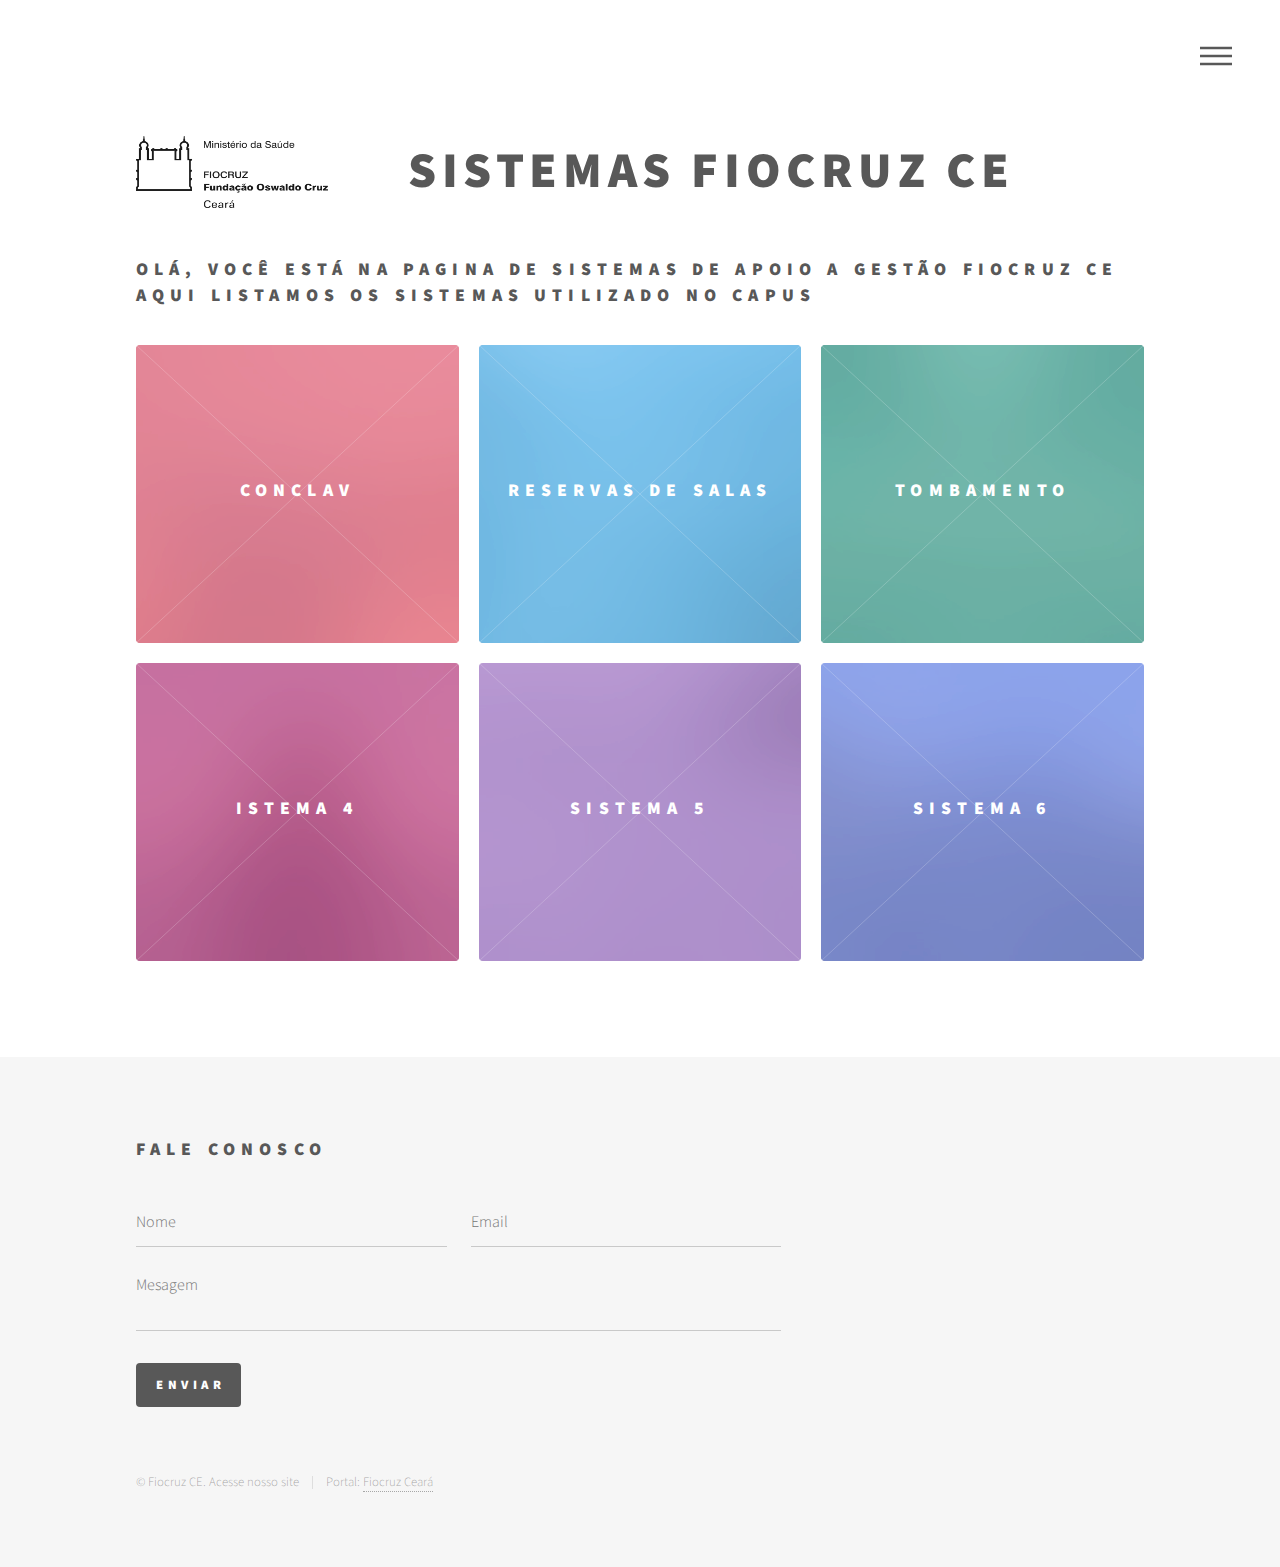
==== commit 3f5436da: "Modify006" ====
--- a/template/index.html
+++ b/template/index.html
@@ -9,8 +9,8 @@
 		<title>Sistemas Fiocruz CE</title>
 		<meta charset="utf-8" />
 		<meta name="viewport" content="width=device-width, initial-scale=1, user-scalable=no" />
-		<link rel="stylesheet" href="assets/css/main.css" />
-		<noscript><link rel="stylesheet" href="assets/css/noscript.css" /></noscript>
+		<link rel="stylesheet" href="styles/css/main.css" />
+		<noscript><link rel="stylesheet" href="styles/css/noscript.css" /></noscript>
 	</head>
 	<body class="is-preload">
 		<!-- Wrapper -->
@@ -137,15 +137,18 @@
 									</ul>
 								</form>
 							</section>
+							<ul class="copyright">
+								<li>&copy; Fiocruz CE. Acesse nosso site</li><li>Portal: <a href="https://ceara.fiocruz.br/portal/">Fiocruz Ceará</a></li>
+							</ul>
 						</div>
 					</footer>
 
 			</div>
 		<!-- Scripts -->
-			<script src="assets/js/jquery.min.js"></script>
-			<script src="assets/js/browser.min.js"></script>
-			<script src="assets/js/breakpoints.min.js"></script>
-			<script src="assets/js/util.js"></script>
-			<script src="assets/js/main.js"></script>
+			<script src="styles/js/jquery.min.js"></script>
+			<script src="styles/js/browser.min.js"></script>
+			<script src="styles/js/breakpoints.min.js"></script>
+			<script src="styles/js/util.js"></script>
+			<script src="styles/js/main.js"></script>
 	</body>
 </html>--- a/template/styles/css/main.css
+++ b/template/styles/css/main.css
@@ -0,0 +1,3339 @@
+@import url("https://fonts.googleapis.com/css?family=Source+Sans+Pro:300,700,900");
+
+body.is-preload .tiles article {
+	-moz-transform: none;
+	-webkit-transform: none;
+	-ms-transform: none;
+	transform: none;
+	opacity: 1;
+}
+
+.title{
+	font-size: 50px;
+}
+
+
+html, body, div, span, applet, object,
+iframe, h1, h2, h3, h4, h5, h6, p, blockquote,
+pre, a, abbr, acronym, address, big, cite,
+code, del, dfn, em, img, ins, kbd, q, s, samp,
+small, strike, strong, sub, sup, tt, var, b,
+u, i, center, dl, dt, dd, ol, ul, li, fieldset,
+form, label, legend, table, caption, tbody,
+tfoot, thead, tr, th, td, article, aside,
+canvas, details, embed, figure, figcaption,
+footer, header, hgroup, menu, nav, output, ruby,
+section, summary, time, mark, audio, video {
+	margin: 0;
+	padding: 0;
+	border: 0;
+	font-size: 100%;
+	font: inherit;
+	vertical-align: baseline;}
+
+article, aside, details, figcaption, figure,
+footer, header, hgroup, menu, nav, section {
+	display: block;}
+
+body {
+	line-height: 1;
+}
+
+header, #inner{
+	display: flex;
+}
+
+ol, ul {
+	list-style: none;
+}
+
+blockquote, q {
+	quotes: none;
+}
+
+	blockquote:before, blockquote:after, q:before, q:after {
+		content: '';
+		content: none;
+	}
+
+table {
+	border-collapse: collapse;
+	border-spacing: 0;
+}
+
+body {
+	-webkit-text-size-adjust: none;
+}
+
+mark {
+	background-color: transparent;
+	color: inherit;
+}
+
+input::-moz-focus-inner {
+	border: 0;
+	padding: 0;
+}
+
+input, select, textarea {
+	-moz-appearance: none;
+	-webkit-appearance: none;
+	-ms-appearance: none;
+	appearance: none;
+}
+
+/* Basic */
+
+	@-ms-viewport {
+		width: device-width;
+	}
+
+	body {
+		-ms-overflow-style: scrollbar;
+	}
+
+	@media screen and (max-width: 480px) {
+
+		html, body {
+			min-width: 320px;
+		}
+
+	}
+
+	html {
+		box-sizing: border-box;
+	}
+
+	*, *:before, *:after {
+		box-sizing: inherit;
+	}
+
+	body {
+		background: #ffffff;
+	}
+
+		body.is-preload *, body.is-preload *:before, body.is-preload *:after {
+			-moz-animation: none !important;
+			-webkit-animation: none !important;
+			-ms-animation: none !important;
+			animation: none !important;
+			-moz-transition: none !important;
+			-webkit-transition: none !important;
+			-ms-transition: none !important;
+			transition: none !important;
+		}
+
+/* Type */
+
+	body, input, select, textarea {
+		color: #585858;
+		font-family: "Source Sans Pro", Helvetica, sans-serif;
+		font-size: 16pt;
+		font-weight: 300;
+		line-height: 1.75;
+	}
+
+		@media screen and (max-width: 1680px) {
+
+			body, input, select, textarea {
+				font-size: 14pt;
+			}
+
+		}
+
+		@media screen and (max-width: 1280px) {
+
+			body, input, select, textarea {
+				font-size: 12pt;
+			}
+
+		}
+
+	a {
+		-moz-transition: border-bottom-color 0.2s ease, color 0.2s ease;
+		-webkit-transition: border-bottom-color 0.2s ease, color 0.2s ease;
+		-ms-transition: border-bottom-color 0.2s ease, color 0.2s ease;
+		transition: border-bottom-color 0.2s ease, color 0.2s ease;
+		text-decoration: none;
+		color: #585858;
+		border-bottom: dotted 1px rgba(88, 88, 88, 0.5);
+	}
+
+		a:hover {
+			border-bottom-color: transparent;
+			color: #f2849e !important;
+		}
+
+	strong, b {
+		font-weight: 900;
+	}
+
+	em, i {
+		font-style: italic;
+	}
+
+	p {
+		margin: 0 0 2em 0;
+	}
+
+	h1 {
+		font-size: 2.75em;
+		font-weight: 700;
+		line-height: 1.3;
+		margin: 0 0 1em 0;
+		letter-spacing: -0.035em;
+	}
+
+		h1 a {
+			color: inherit;
+		}
+
+		@media screen and (max-width: 736px) {
+
+			h1 {
+				font-size: 2em;
+				margin: 0 0 1em 0;
+			}
+
+		}
+
+		@media screen and (max-width: 360px) {
+
+			h1 {
+				font-size: 1.75em;
+			}
+
+		}
+
+	h2, h3, h4, h5, h6 {
+		font-weight: 900;
+		line-height: 1.5;
+		margin: 0 0 2em 0;
+		text-transform: uppercase;
+		letter-spacing: 0.35em;
+	}
+
+		h2 a, h3 a, h4 a, h5 a, h6 a {
+			color: inherit;
+		}
+
+	h2 {
+		font-size: 1.1em;
+	}
+
+	h3 {
+		font-size: 1em;
+	}
+
+	h4 {
+		font-size: 0.8em;
+	}
+
+	h5 {
+		font-size: 0.8em;
+	}
+
+	h6 {
+		font-size: 0.8em;
+	}
+
+	@media screen and (max-width: 980px) {
+
+		h1 br, h2 br, h3 br, h4 br, h5 br, h6 br {
+			display: none;
+		}
+
+	}
+
+	@media screen and (max-width: 736px) {
+
+		h2 {
+			font-size: 1em;
+		}
+
+		h3 {
+			font-size: 0.8em;
+		}
+
+	}
+
+	sub {
+		font-size: 0.8em;
+		position: relative;
+		top: 0.5em;
+	}
+
+	sup {
+		font-size: 0.8em;
+		position: relative;
+		top: -0.5em;
+	}
+
+	blockquote {
+		border-left: solid 4px #c9c9c9;
+		font-style: italic;
+		margin: 0 0 2em 0;
+		padding: 0.5em 0 0.5em 2em;
+	}
+
+	code {
+		background: rgba(144, 144, 144, 0.075);
+		border-radius: 4px;
+		border: solid 1px #c9c9c9;
+		font-family: "Courier New", monospace;
+		font-size: 0.9em;
+		margin: 0 0.25em;
+		padding: 0.25em 0.65em;
+	}
+
+	pre {
+		-webkit-overflow-scrolling: touch;
+		font-family: "Courier New", monospace;
+		font-size: 0.9em;
+		margin: 0 0 2em 0;
+	}
+
+		pre code {
+			display: block;
+			line-height: 1.75;
+			padding: 1em 1.5em;
+			overflow-x: auto;
+		}
+
+	hr {
+		border: 0;
+		border-bottom: solid 1px #c9c9c9;
+		margin: 2em 0;
+	}
+
+		hr.major {
+			margin: 3em 0;
+		}
+
+	.align-left {
+		text-align: left;
+	}
+
+	.align-center {
+		text-align: center;
+	}
+
+	.align-right {
+		text-align: right;
+	}
+
+/* Row */
+
+	.row {
+		display: flex;
+		flex-wrap: wrap;
+		box-sizing: border-box;
+		align-items: stretch;
+	}
+
+		.row > * {
+			box-sizing: border-box;
+		}
+
+		.row.gtr-uniform > * > :last-child {
+			margin-bottom: 0;
+		}
+
+		.row.aln-left {
+			justify-content: flex-start;
+		}
+
+		.row.aln-center {
+			justify-content: center;
+		}
+
+		.row.aln-right {
+			justify-content: flex-end;
+		}
+
+		.row.aln-top {
+			align-items: flex-start;
+		}
+
+		.row.aln-middle {
+			align-items: center;
+		}
+
+		.row.aln-bottom {
+			align-items: flex-end;
+		}
+
+		.row > .imp {
+			order: -1;
+		}
+
+		.row > .col-1 {
+			width: 8.33333%;
+		}
+
+		.row > .off-1 {
+			margin-left: 8.33333%;
+		}
+
+		.row > .col-2 {
+			width: 16.66667%;
+		}
+
+		.row > .off-2 {
+			margin-left: 16.66667%;
+		}
+
+		.row > .col-3 {
+			width: 25%;
+		}
+
+		.row > .off-3 {
+			margin-left: 25%;
+		}
+
+		.row > .col-4 {
+			width: 33.33333%;
+		}
+
+		.row > .off-4 {
+			margin-left: 33.33333%;
+		}
+
+		.row > .col-5 {
+			width: 41.66667%;
+		}
+
+		.row > .off-5 {
+			margin-left: 41.66667%;
+		}
+
+		.row > .col-6 {
+			width: 50%;
+		}
+
+		.row > .off-6 {
+			margin-left: 50%;
+		}
+
+		.row > .col-7 {
+			width: 58.33333%;
+		}
+
+		.row > .off-7 {
+			margin-left: 58.33333%;
+		}
+
+		.row > .col-8 {
+			width: 66.66667%;
+		}
+
+		.row > .off-8 {
+			margin-left: 66.66667%;
+		}
+
+		.row > .col-9 {
+			width: 75%;
+		}
+
+		.row > .off-9 {
+			margin-left: 75%;
+		}
+
+		.row > .col-10 {
+			width: 83.33333%;
+		}
+
+		.row > .off-10 {
+			margin-left: 83.33333%;
+		}
+
+		.row > .col-11 {
+			width: 91.66667%;
+		}
+
+		.row > .off-11 {
+			margin-left: 91.66667%;
+		}
+
+		.row > .col-12 {
+			width: 100%;
+		}
+
+		.row > .off-12 {
+			margin-left: 100%;
+		}
+
+		.row.gtr-0 {
+			margin-top: 0;
+			margin-left: 0em;
+		}
+
+			.row.gtr-0 > * {
+				padding: 0 0 0 0em;
+			}
+
+			.row.gtr-0.gtr-uniform {
+				margin-top: 0em;
+			}
+
+				.row.gtr-0.gtr-uniform > * {
+					padding-top: 0em;
+				}
+
+		.row.gtr-25 {
+			margin-top: 0;
+			margin-left: -0.5em;
+		}
+
+			.row.gtr-25 > * {
+				padding: 0 0 0 0.5em;
+			}
+
+			.row.gtr-25.gtr-uniform {
+				margin-top: -0.5em;
+			}
+
+				.row.gtr-25.gtr-uniform > * {
+					padding-top: 0.5em;
+				}
+
+		.row.gtr-50 {
+			margin-top: 0;
+			margin-left: -1em;
+		}
+
+			.row.gtr-50 > * {
+				padding: 0 0 0 1em;
+			}
+
+			.row.gtr-50.gtr-uniform {
+				margin-top: -1em;
+			}
+
+				.row.gtr-50.gtr-uniform > * {
+					padding-top: 1em;
+				}
+
+		.row {
+			margin-top: 0;
+			margin-left: -2em;
+		}
+
+			.row > * {
+				padding: 0 0 0 2em;
+			}
+
+			.row.gtr-uniform {
+				margin-top: -2em;
+			}
+
+				.row.gtr-uniform > * {
+					padding-top: 2em;
+				}
+
+		.row.gtr-150 {
+			margin-top: 0;
+			margin-left: -3em;
+		}
+
+			.row.gtr-150 > * {
+				padding: 0 0 0 3em;
+			}
+
+			.row.gtr-150.gtr-uniform {
+				margin-top: -3em;
+			}
+
+				.row.gtr-150.gtr-uniform > * {
+					padding-top: 3em;
+				}
+
+		.row.gtr-200 {
+			margin-top: 0;
+			margin-left: -4em;
+		}
+
+			.row.gtr-200 > * {
+				padding: 0 0 0 4em;
+			}
+
+			.row.gtr-200.gtr-uniform {
+				margin-top: -4em;
+			}
+
+				.row.gtr-200.gtr-uniform > * {
+					padding-top: 4em;
+				}
+
+		@media screen and (max-width: 1680px) {
+
+			.row {
+				display: flex;
+				flex-wrap: wrap;
+				box-sizing: border-box;
+				align-items: stretch;
+			}
+
+				.row > * {
+					box-sizing: border-box;
+				}
+
+				.row.gtr-uniform > * > :last-child {
+					margin-bottom: 0;
+				}
+
+				.row.aln-left {
+					justify-content: flex-start;
+				}
+
+				.row.aln-center {
+					justify-content: center;
+				}
+
+				.row.aln-right {
+					justify-content: flex-end;
+				}
+
+				.row.aln-top {
+					align-items: flex-start;
+				}
+
+				.row.aln-middle {
+					align-items: center;
+				}
+
+				.row.aln-bottom {
+					align-items: flex-end;
+				}
+
+				.row > .imp-xlarge {
+					order: -1;
+				}
+
+				.row > .col-1-xlarge {
+					width: 8.33333%;
+				}
+
+				.row > .off-1-xlarge {
+					margin-left: 8.33333%;
+				}
+
+				.row > .col-2-xlarge {
+					width: 16.66667%;
+				}
+
+				.row > .off-2-xlarge {
+					margin-left: 16.66667%;
+				}
+
+				.row > .col-3-xlarge {
+					width: 25%;
+				}
+
+				.row > .off-3-xlarge {
+					margin-left: 25%;
+				}
+
+				.row > .col-4-xlarge {
+					width: 33.33333%;
+				}
+
+				.row > .off-4-xlarge {
+					margin-left: 33.33333%;
+				}
+
+				.row > .col-5-xlarge {
+					width: 41.66667%;
+				}
+
+				.row > .off-5-xlarge {
+					margin-left: 41.66667%;
+				}
+
+				.row > .col-6-xlarge {
+					width: 50%;
+				}
+
+				.row > .off-6-xlarge {
+					margin-left: 50%;
+				}
+
+				.row > .col-7-xlarge {
+					width: 58.33333%;
+				}
+
+				.row > .off-7-xlarge {
+					margin-left: 58.33333%;
+				}
+
+				.row > .col-8-xlarge {
+					width: 66.66667%;
+				}
+
+				.row > .off-8-xlarge {
+					margin-left: 66.66667%;
+				}
+
+				.row > .col-9-xlarge {
+					width: 75%;
+				}
+
+				.row > .off-9-xlarge {
+					margin-left: 75%;
+				}
+
+				.row > .col-10-xlarge {
+					width: 83.33333%;
+				}
+
+				.row > .off-10-xlarge {
+					margin-left: 83.33333%;
+				}
+
+				.row > .col-11-xlarge {
+					width: 91.66667%;
+				}
+
+				.row > .off-11-xlarge {
+					margin-left: 91.66667%;
+				}
+
+				.row > .col-12-xlarge {
+					width: 100%;
+				}
+
+				.row > .off-12-xlarge {
+					margin-left: 100%;
+				}
+
+				.row.gtr-0 {
+					margin-top: 0;
+					margin-left: 0em;
+				}
+
+					.row.gtr-0 > * {
+						padding: 0 0 0 0em;
+					}
+
+					.row.gtr-0.gtr-uniform {
+						margin-top: 0em;
+					}
+
+						.row.gtr-0.gtr-uniform > * {
+							padding-top: 0em;
+						}
+
+				.row.gtr-25 {
+					margin-top: 0;
+					margin-left: -0.5em;
+				}
+
+					.row.gtr-25 > * {
+						padding: 0 0 0 0.5em;
+					}
+
+					.row.gtr-25.gtr-uniform {
+						margin-top: -0.5em;
+					}
+
+						.row.gtr-25.gtr-uniform > * {
+							padding-top: 0.5em;
+						}
+
+				.row.gtr-50 {
+					margin-top: 0;
+					margin-left: -1em;
+				}
+
+					.row.gtr-50 > * {
+						padding: 0 0 0 1em;
+					}
+
+					.row.gtr-50.gtr-uniform {
+						margin-top: -1em;
+					}
+
+						.row.gtr-50.gtr-uniform > * {
+							padding-top: 1em;
+						}
+
+				.row {
+					margin-top: 0;
+					margin-left: -2em;
+				}
+
+					.row > * {
+						padding: 0 0 0 2em;
+					}
+
+					.row.gtr-uniform {
+						margin-top: -2em;
+					}
+
+						.row.gtr-uniform > * {
+							padding-top: 2em;
+						}
+
+				.row.gtr-150 {
+					margin-top: 0;
+					margin-left: -3em;
+				}
+
+					.row.gtr-150 > * {
+						padding: 0 0 0 3em;
+					}
+
+					.row.gtr-150.gtr-uniform {
+						margin-top: -3em;
+					}
+
+						.row.gtr-150.gtr-uniform > * {
+							padding-top: 3em;
+						}
+
+				.row.gtr-200 {
+					margin-top: 0;
+					margin-left: -4em;
+				}
+
+					.row.gtr-200 > * {
+						padding: 0 0 0 4em;
+					}
+
+					.row.gtr-200.gtr-uniform {
+						margin-top: -4em;
+					}
+
+						.row.gtr-200.gtr-uniform > * {
+							padding-top: 4em;
+						}
+
+		}
+
+		@media screen and (max-width: 1280px) {
+
+			.row {
+				display: flex;
+				flex-wrap: wrap;
+				box-sizing: border-box;
+				align-items: stretch;
+			}
+
+				.row > * {
+					box-sizing: border-box;
+				}
+
+				.row.gtr-uniform > * > :last-child {
+					margin-bottom: 0;
+				}
+
+				.row.aln-left {
+					justify-content: flex-start;
+				}
+
+				.row.aln-center {
+					justify-content: center;
+				}
+
+				.row.aln-right {
+					justify-content: flex-end;
+				}
+
+				.row.aln-top {
+					align-items: flex-start;
+				}
+
+				.row.aln-middle {
+					align-items: center;
+				}
+
+				.row.aln-bottom {
+					align-items: flex-end;
+				}
+
+				.row > .imp-large {
+					order: -1;
+				}
+
+				.row > .col-1-large {
+					width: 8.33333%;
+				}
+
+				.row > .off-1-large {
+					margin-left: 8.33333%;
+				}
+
+				.row > .col-2-large {
+					width: 16.66667%;
+				}
+
+				.row > .off-2-large {
+					margin-left: 16.66667%;
+				}
+
+				.row > .col-3-large {
+					width: 25%;
+				}
+
+				.row > .off-3-large {
+					margin-left: 25%;
+				}
+
+				.row > .col-4-large {
+					width: 33.33333%;
+				}
+
+				.row > .off-4-large {
+					margin-left: 33.33333%;
+				}
+
+				.row > .col-5-large {
+					width: 41.66667%;
+				}
+
+				.row > .off-5-large {
+					margin-left: 41.66667%;
+				}
+
+				.row > .col-6-large {
+					width: 50%;
+				}
+
+				.row > .off-6-large {
+					margin-left: 50%;
+				}
+
+				.row > .col-7-large {
+					width: 58.33333%;
+				}
+
+				.row > .off-7-large {
+					margin-left: 58.33333%;
+				}
+
+				.row > .col-8-large {
+					width: 66.66667%;
+				}
+
+				.row > .off-8-large {
+					margin-left: 66.66667%;
+				}
+
+				.row > .col-9-large {
+					width: 75%;
+				}
+
+				.row > .off-9-large {
+					margin-left: 75%;
+				}
+
+				.row > .col-10-large {
+					width: 83.33333%;
+				}
+
+				.row > .off-10-large {
+					margin-left: 83.33333%;
+				}
+
+				.row > .col-11-large {
+					width: 91.66667%;
+				}
+
+				.row > .off-11-large {
+					margin-left: 91.66667%;
+				}
+
+				.row > .col-12-large {
+					width: 100%;
+				}
+
+				.row > .off-12-large {
+					margin-left: 100%;
+				}
+
+				.row.gtr-0 {
+					margin-top: 0;
+					margin-left: 0em;
+				}
+
+					.row.gtr-0 > * {
+						padding: 0 0 0 0em;
+					}
+
+					.row.gtr-0.gtr-uniform {
+						margin-top: 0em;
+					}
+
+						.row.gtr-0.gtr-uniform > * {
+							padding-top: 0em;
+						}
+
+				.row.gtr-25 {
+					margin-top: 0;
+					margin-left: -0.5em;
+				}
+
+					.row.gtr-25 > * {
+						padding: 0 0 0 0.5em;
+					}
+
+					.row.gtr-25.gtr-uniform {
+						margin-top: -0.5em;
+					}
+
+						.row.gtr-25.gtr-uniform > * {
+							padding-top: 0.5em;
+						}
+
+				.row.gtr-50 {
+					margin-top: 0;
+					margin-left: -1em;
+				}
+
+					.row.gtr-50 > * {
+						padding: 0 0 0 1em;
+					}
+
+					.row.gtr-50.gtr-uniform {
+						margin-top: -1em;
+					}
+
+						.row.gtr-50.gtr-uniform > * {
+							padding-top: 1em;
+						}
+
+				.row {
+					margin-top: 0;
+					margin-left: -2em;
+				}
+
+					.row > * {
+						padding: 0 0 0 2em;
+					}
+
+					.row.gtr-uniform {
+						margin-top: -2em;
+					}
+
+						.row.gtr-uniform > * {
+							padding-top: 2em;
+						}
+
+				.row.gtr-150 {
+					margin-top: 0;
+					margin-left: -3em;
+				}
+
+					.row.gtr-150 > * {
+						padding: 0 0 0 3em;
+					}
+
+					.row.gtr-150.gtr-uniform {
+						margin-top: -3em;
+					}
+
+						.row.gtr-150.gtr-uniform > * {
+							padding-top: 3em;
+						}
+
+				.row.gtr-200 {
+					margin-top: 0;
+					margin-left: -4em;
+				}
+
+					.row.gtr-200 > * {
+						padding: 0 0 0 4em;
+					}
+
+					.row.gtr-200.gtr-uniform {
+						margin-top: -4em;
+					}
+
+						.row.gtr-200.gtr-uniform > * {
+							padding-top: 4em;
+						}
+
+		}
+
+		@media screen and (max-width: 980px) {
+
+			.row {
+				display: flex;
+				flex-wrap: wrap;
+				box-sizing: border-box;
+				align-items: stretch;
+			}
+
+				.row > * {
+					box-sizing: border-box;
+				}
+
+				.row.gtr-uniform > * > :last-child {
+					margin-bottom: 0;
+				}
+
+				.row.aln-left {
+					justify-content: flex-start;
+				}
+
+				.row.aln-center {
+					justify-content: center;
+				}
+
+				.row.aln-right {
+					justify-content: flex-end;
+				}
+
+				.row.aln-top {
+					align-items: flex-start;
+				}
+
+				.row.aln-middle {
+					align-items: center;
+				}
+
+				.row.aln-bottom {
+					align-items: flex-end;
+				}
+
+				.row > .imp-medium {
+					order: -1;
+				}
+
+				.row > .col-1-medium {
+					width: 8.33333%;
+				}
+
+				.row > .off-1-medium {
+					margin-left: 8.33333%;
+				}
+
+				.row > .col-2-medium {
+					width: 16.66667%;
+				}
+
+				.row > .off-2-medium {
+					margin-left: 16.66667%;
+				}
+
+				.row > .col-3-medium {
+					width: 25%;
+				}
+
+				.row > .off-3-medium {
+					margin-left: 25%;
+				}
+
+				.row > .col-4-medium {
+					width: 33.33333%;
+				}
+
+				.row > .off-4-medium {
+					margin-left: 33.33333%;
+				}
+
+				.row > .col-5-medium {
+					width: 41.66667%;
+				}
+
+				.row > .off-5-medium {
+					margin-left: 41.66667%;
+				}
+
+				.row > .col-6-medium {
+					width: 50%;
+				}
+
+				.row > .off-6-medium {
+					margin-left: 50%;
+				}
+
+				.row > .col-7-medium {
+					width: 58.33333%;
+				}
+
+				.row > .off-7-medium {
+					margin-left: 58.33333%;
+				}
+
+				.row > .col-8-medium {
+					width: 66.66667%;
+				}
+
+				.row > .off-8-medium {
+					margin-left: 66.66667%;
+				}
+
+				.row > .col-9-medium {
+					width: 75%;
+				}
+
+				.row > .off-9-medium {
+					margin-left: 75%;
+				}
+
+				.row > .col-10-medium {
+					width: 83.33333%;
+				}
+
+				.row > .off-10-medium {
+					margin-left: 83.33333%;
+				}
+
+				.row > .col-11-medium {
+					width: 91.66667%;
+				}
+
+				.row > .off-11-medium {
+					margin-left: 91.66667%;
+				}
+
+				.row > .col-12-medium {
+					width: 100%;
+				}
+
+				.row > .off-12-medium {
+					margin-left: 100%;
+				}
+
+				.row.gtr-0 {
+					margin-top: 0;
+					margin-left: 0em;
+				}
+
+					.row.gtr-0 > * {
+						padding: 0 0 0 0em;
+					}
+
+					.row.gtr-0.gtr-uniform {
+						margin-top: 0em;
+					}
+
+						.row.gtr-0.gtr-uniform > * {
+							padding-top: 0em;
+						}
+
+				.row.gtr-25 {
+					margin-top: 0;
+					margin-left: -0.375em;
+				}
+
+					.row.gtr-25 > * {
+						padding: 0 0 0 0.375em;
+					}
+
+					.row.gtr-25.gtr-uniform {
+						margin-top: -0.375em;
+					}
+
+						.row.gtr-25.gtr-uniform > * {
+							padding-top: 0.375em;
+						}
+
+				.row.gtr-50 {
+					margin-top: 0;
+					margin-left: -0.75em;
+				}
+
+					.row.gtr-50 > * {
+						padding: 0 0 0 0.75em;
+					}
+
+					.row.gtr-50.gtr-uniform {
+						margin-top: -0.75em;
+					}
+
+						.row.gtr-50.gtr-uniform > * {
+							padding-top: 0.75em;
+						}
+
+				.row {
+					margin-top: 0;
+					margin-left: -1.5em;
+				}
+
+					.row > * {
+						padding: 0 0 0 1.5em;
+					}
+
+					.row.gtr-uniform {
+						margin-top: -1.5em;
+					}
+
+						.row.gtr-uniform > * {
+							padding-top: 1.5em;
+						}
+
+				.row.gtr-150 {
+					margin-top: 0;
+					margin-left: -2.25em;
+				}
+
+					.row.gtr-150 > * {
+						padding: 0 0 0 2.25em;
+					}
+
+					.row.gtr-150.gtr-uniform {
+						margin-top: -2.25em;
+					}
+
+						.row.gtr-150.gtr-uniform > * {
+							padding-top: 2.25em;
+						}
+
+				.row.gtr-200 {
+					margin-top: 0;
+					margin-left: -3em;
+				}
+
+					.row.gtr-200 > * {
+						padding: 0 0 0 3em;
+					}
+
+					.row.gtr-200.gtr-uniform {
+						margin-top: -3em;
+					}
+
+						.row.gtr-200.gtr-uniform > * {
+							padding-top: 3em;
+						}
+
+		}
+
+		@media screen and (max-width: 736px) {
+
+			.row {
+				display: flex;
+				flex-wrap: wrap;
+				box-sizing: border-box;
+				align-items: stretch;
+			}
+
+				.row > * {
+					box-sizing: border-box;
+				}
+
+				.row.gtr-uniform > * > :last-child {
+					margin-bottom: 0;
+				}
+
+				.row.aln-left {
+					justify-content: flex-start;
+				}
+
+				.row.aln-center {
+					justify-content: center;
+				}
+
+				.row.aln-right {
+					justify-content: flex-end;
+				}
+
+				.row.aln-top {
+					align-items: flex-start;
+				}
+
+				.row.aln-middle {
+					align-items: center;
+				}
+
+				.row.aln-bottom {
+					align-items: flex-end;
+				}
+
+				.row > .imp-small {
+					order: -1;
+				}
+
+				.row > .col-1-small {
+					width: 8.33333%;
+				}
+
+				.row > .off-1-small {
+					margin-left: 8.33333%;
+				}
+
+				.row > .col-2-small {
+					width: 16.66667%;
+				}
+
+				.row > .off-2-small {
+					margin-left: 16.66667%;
+				}
+
+				.row > .col-3-small {
+					width: 25%;
+				}
+
+				.row > .off-3-small {
+					margin-left: 25%;
+				}
+
+				.row > .col-4-small {
+					width: 33.33333%;
+				}
+
+				.row > .off-4-small {
+					margin-left: 33.33333%;
+				}
+
+				.row > .col-5-small {
+					width: 41.66667%;
+				}
+
+				.row > .off-5-small {
+					margin-left: 41.66667%;
+				}
+
+				.row > .col-6-small {
+					width: 50%;
+				}
+
+				.row > .off-6-small {
+					margin-left: 50%;
+				}
+
+				.row > .col-7-small {
+					width: 58.33333%;
+				}
+
+				.row > .off-7-small {
+					margin-left: 58.33333%;
+				}
+
+				.row > .col-8-small {
+					width: 66.66667%;
+				}
+
+				.row > .off-8-small {
+					margin-left: 66.66667%;
+				}
+
+				.row > .col-9-small {
+					width: 75%;
+				}
+
+				.row > .off-9-small {
+					margin-left: 75%;
+				}
+
+				.row > .col-10-small {
+					width: 83.33333%;
+				}
+
+				.row > .off-10-small {
+					margin-left: 83.33333%;
+				}
+
+				.row > .col-11-small {
+					width: 91.66667%;
+				}
+
+				.row > .off-11-small {
+					margin-left: 91.66667%;
+				}
+
+				.row > .col-12-small {
+					width: 100%;
+				}
+
+				.row > .off-12-small {
+					margin-left: 100%;
+				}
+
+				.row.gtr-0 {
+					margin-top: 0;
+					margin-left: 0em;
+				}
+
+					.row.gtr-0 > * {
+						padding: 0 0 0 0em;
+					}
+
+					.row.gtr-0.gtr-uniform {
+						margin-top: 0em;
+					}
+
+						.row.gtr-0.gtr-uniform > * {
+							padding-top: 0em;
+						}
+
+				.row.gtr-25 {
+					margin-top: 0;
+					margin-left: -0.25em;
+				}
+
+					.row.gtr-25 > * {
+						padding: 0 0 0 0.25em;
+					}
+
+					.row.gtr-25.gtr-uniform {
+						margin-top: -0.25em;
+					}
+
+						.row.gtr-25.gtr-uniform > * {
+							padding-top: 0.25em;
+						}
+
+				.row.gtr-50 {
+					margin-top: 0;
+					margin-left: -0.5em;
+				}
+
+					.row.gtr-50 > * {
+						padding: 0 0 0 0.5em;
+					}
+
+					.row.gtr-50.gtr-uniform {
+						margin-top: -0.5em;
+					}
+
+						.row.gtr-50.gtr-uniform > * {
+							padding-top: 0.5em;
+						}
+
+				.row {
+					margin-top: 0;
+					margin-left: -1em;
+				}
+
+					.row > * {
+						padding: 0 0 0 1em;
+					}
+
+					.row.gtr-uniform {
+						margin-top: -1em;
+					}
+
+						.row.gtr-uniform > * {
+							padding-top: 1em;
+						}
+
+				.row.gtr-150 {
+					margin-top: 0;
+					margin-left: -1.5em;
+				}
+
+					.row.gtr-150 > * {
+						padding: 0 0 0 1.5em;
+					}
+
+					.row.gtr-150.gtr-uniform {
+						margin-top: -1.5em;
+					}
+
+						.row.gtr-150.gtr-uniform > * {
+							padding-top: 1.5em;
+						}
+
+				.row.gtr-200 {
+					margin-top: 0;
+					margin-left: -2em;
+				}
+
+					.row.gtr-200 > * {
+						padding: 0 0 0 2em;
+					}
+
+					.row.gtr-200.gtr-uniform {
+						margin-top: -2em;
+					}
+
+						.row.gtr-200.gtr-uniform > * {
+							padding-top: 2em;
+						}
+
+		}
+
+		@media screen and (max-width: 480px) {
+
+			.row {
+				display: flex;
+				flex-wrap: wrap;
+				box-sizing: border-box;
+				align-items: stretch;
+			}
+
+				.row > * {
+					box-sizing: border-box;
+				}
+
+				.row.gtr-uniform > * > :last-child {
+					margin-bottom: 0;
+				}
+
+				.row.aln-left {
+					justify-content: flex-start;
+				}
+
+				.row.aln-center {
+					justify-content: center;
+				}
+
+				.row.aln-right {
+					justify-content: flex-end;
+				}
+
+				.row.aln-top {
+					align-items: flex-start;
+				}
+
+				.row.aln-middle {
+					align-items: center;
+				}
+
+				.row.aln-bottom {
+					align-items: flex-end;
+				}
+
+				.row > .imp-xsmall {
+					order: -1;
+				}
+
+				.row > .col-1-xsmall {
+					width: 8.33333%;
+				}
+
+				.row > .off-1-xsmall {
+					margin-left: 8.33333%;
+				}
+
+				.row > .col-2-xsmall {
+					width: 16.66667%;
+				}
+
+				.row > .off-2-xsmall {
+					margin-left: 16.66667%;
+				}
+
+				.row > .col-3-xsmall {
+					width: 25%;
+				}
+
+				.row > .off-3-xsmall {
+					margin-left: 25%;
+				}
+
+				.row > .col-4-xsmall {
+					width: 33.33333%;
+				}
+
+				.row > .off-4-xsmall {
+					margin-left: 33.33333%;
+				}
+
+				.row > .col-5-xsmall {
+					width: 41.66667%;
+				}
+
+				.row > .off-5-xsmall {
+					margin-left: 41.66667%;
+				}
+
+				.row > .col-6-xsmall {
+					width: 50%;
+				}
+
+				.row > .off-6-xsmall {
+					margin-left: 50%;
+				}
+
+				.row > .col-7-xsmall {
+					width: 58.33333%;
+				}
+
+				.row > .off-7-xsmall {
+					margin-left: 58.33333%;
+				}
+
+				.row > .col-8-xsmall {
+					width: 66.66667%;
+				}
+
+				.row > .off-8-xsmall {
+					margin-left: 66.66667%;
+				}
+
+				.row > .col-9-xsmall {
+					width: 75%;
+				}
+
+				.row > .off-9-xsmall {
+					margin-left: 75%;
+				}
+
+				.row > .col-10-xsmall {
+					width: 83.33333%;
+				}
+
+				.row > .off-10-xsmall {
+					margin-left: 83.33333%;
+				}
+
+				.row > .col-11-xsmall {
+					width: 91.66667%;
+				}
+
+				.row > .off-11-xsmall {
+					margin-left: 91.66667%;
+				}
+
+				.row > .col-12-xsmall {
+					width: 100%;
+				}
+
+				.row > .off-12-xsmall {
+					margin-left: 100%;
+				}
+
+				.row.gtr-0 {
+					margin-top: 0;
+					margin-left: 0em;
+				}
+
+					.row.gtr-0 > * {
+						padding: 0 0 0 0em;
+					}
+
+					.row.gtr-0.gtr-uniform {
+						margin-top: 0em;
+					}
+
+						.row.gtr-0.gtr-uniform > * {
+							padding-top: 0em;
+						}
+
+				.row.gtr-25 {
+					margin-top: 0;
+					margin-left: -0.25em;
+				}
+
+					.row.gtr-25 > * {
+						padding: 0 0 0 0.25em;
+					}
+
+					.row.gtr-25.gtr-uniform {
+						margin-top: -0.25em;
+					}
+
+						.row.gtr-25.gtr-uniform > * {
+							padding-top: 0.25em;
+						}
+
+				.row.gtr-50 {
+					margin-top: 0;
+					margin-left: -0.5em;
+				}
+
+					.row.gtr-50 > * {
+						padding: 0 0 0 0.5em;
+					}
+
+					.row.gtr-50.gtr-uniform {
+						margin-top: -0.5em;
+					}
+
+						.row.gtr-50.gtr-uniform > * {
+							padding-top: 0.5em;
+						}
+
+				.row {
+					margin-top: 0;
+					margin-left: -1em;
+				}
+
+					.row > * {
+						padding: 0 0 0 1em;
+					}
+
+					.row.gtr-uniform {
+						margin-top: -1em;
+					}
+
+						.row.gtr-uniform > * {
+							padding-top: 1em;
+						}
+
+				.row.gtr-150 {
+					margin-top: 0;
+					margin-left: -1.5em;
+				}
+
+					.row.gtr-150 > * {
+						padding: 0 0 0 1.5em;
+					}
+
+					.row.gtr-150.gtr-uniform {
+						margin-top: -1.5em;
+					}
+
+						.row.gtr-150.gtr-uniform > * {
+							padding-top: 1.5em;
+						}
+
+				.row.gtr-200 {
+					margin-top: 0;
+					margin-left: -2em;
+				}
+
+					.row.gtr-200 > * {
+						padding: 0 0 0 2em;
+					}
+
+					.row.gtr-200.gtr-uniform {
+						margin-top: -2em;
+					}
+
+						.row.gtr-200.gtr-uniform > * {
+							padding-top: 2em;
+						}
+
+		}
+
+/* Section/Article */
+
+	section.special, article.special {
+		text-align: center;
+	}
+
+	header p {
+		margin-top: -1em;
+	}
+
+	@media screen and (max-width: 736px) {
+
+		header p {
+			margin-top: 0;
+		}
+
+	}
+
+/* Icon */
+
+	.icon {
+		text-decoration: none;
+		border-bottom: none;
+		position: relative;
+	}
+
+		.icon:before {
+			-moz-osx-font-smoothing: grayscale;
+			-webkit-font-smoothing: antialiased;
+			display: inline-block;
+			font-style: normal;
+			font-variant: normal;
+			text-rendering: auto;
+			line-height: 1;
+			text-transform: none !important;
+			font-family: 'Font Awesome 5 Free';
+			font-weight: 400;
+		}
+
+		.icon > .label {
+			display: none;
+		}
+
+		.icon:before {
+			line-height: inherit;
+		}
+
+		.icon.solid:before {
+			font-weight: 900;
+		}
+
+		.icon.brands:before {
+			font-family: 'Font Awesome 5 Brands';
+		}
+
+		.icon.style2 {
+			-moz-transition: background-color 0.2s ease-in-out, color 0.2s ease-in-out, border-color 0.2s ease-in-out;
+			-webkit-transition: background-color 0.2s ease-in-out, color 0.2s ease-in-out, border-color 0.2s ease-in-out;
+			-ms-transition: background-color 0.2s ease-in-out, color 0.2s ease-in-out, border-color 0.2s ease-in-out;
+			transition: background-color 0.2s ease-in-out, color 0.2s ease-in-out, border-color 0.2s ease-in-out;
+			background-color: transparent;
+			border: solid 1px #c9c9c9;
+			border-radius: 4px;
+			width: 2.65em;
+			height: 2.65em;
+			display: inline-block;
+			text-align: center;
+			line-height: 2.65em;
+			color: inherit;
+		}
+
+			.icon.style2:before {
+				font-size: 1.1em;
+			}
+
+			.icon.style2:hover {
+				color: #f2849e;
+				border-color: #f2849e;
+			}
+
+			.icon.style2:active {
+				background-color: rgba(242, 132, 158, 0.1);
+			}
+
+/* List */
+
+	ol {
+		list-style: decimal;
+		margin: 0 0 2em 0;
+		padding-left: 1.25em;
+	}
+
+		ol li {
+			padding-left: 0.25em;
+		}
+
+	ul {
+		list-style: disc;
+		margin: 0 0 2em 0;
+		padding-left: 1em;
+	}
+
+		ul li {
+			padding-left: 0.5em;
+		}
+
+		ul.alt {
+			list-style: none;
+			padding-left: 0;
+		}
+
+			ul.alt li {
+				border-top: solid 1px #c9c9c9;
+				padding: 0.5em 0;
+			}
+
+				ul.alt li:first-child {
+					border-top: 0;
+					padding-top: 0;
+				}
+
+	dl {
+		margin: 0 0 2em 0;
+	}
+
+		dl dt {
+			display: block;
+			font-weight: 900;
+			margin: 0 0 1em 0;
+		}
+
+		dl dd {
+			margin-left: 2em;
+		}
+
+/* Actions */
+
+	ul.actions {
+		display: -moz-flex;
+		display: -webkit-flex;
+		display: -ms-flex;
+		display: flex;
+		cursor: default;
+		list-style: none;
+		margin-left: -1em;
+		padding-left: 0;
+	}
+
+		ul.actions li {
+			padding: 0 0 0 1em;
+			vertical-align: middle;
+		}
+
+		ul.actions.special {
+			-moz-justify-content: center;
+			-webkit-justify-content: center;
+			-ms-justify-content: center;
+			justify-content: center;
+			width: 100%;
+			margin-left: 0;
+		}
+
+			ul.actions.special li:first-child {
+				padding-left: 0;
+			}
+
+		ul.actions.stacked {
+			-moz-flex-direction: column;
+			-webkit-flex-direction: column;
+			-ms-flex-direction: column;
+			flex-direction: column;
+			margin-left: 0;
+		}
+
+			ul.actions.stacked li {
+				padding: 1.3em 0 0 0;
+			}
+
+				ul.actions.stacked li:first-child {
+					padding-top: 0;
+				}
+
+		ul.actions.fit {
+			width: calc(100% + 1em);
+		}
+
+			ul.actions.fit li {
+				-moz-flex-grow: 1;
+				-webkit-flex-grow: 1;
+				-ms-flex-grow: 1;
+				flex-grow: 1;
+				-moz-flex-shrink: 1;
+				-webkit-flex-shrink: 1;
+				-ms-flex-shrink: 1;
+				flex-shrink: 1;
+				width: 100%;
+			}
+
+				ul.actions.fit li > * {
+					width: 100%;
+				}
+
+			ul.actions.fit.stacked {
+				width: 100%;
+			}
+
+		@media screen and (max-width: 480px) {
+
+			ul.actions:not(.fixed) {
+				-moz-flex-direction: column;
+				-webkit-flex-direction: column;
+				-ms-flex-direction: column;
+				flex-direction: column;
+				margin-left: 0;
+				width: 100% !important;
+			}
+
+				ul.actions:not(.fixed) li {
+					-moz-flex-grow: 1;
+					-webkit-flex-grow: 1;
+					-ms-flex-grow: 1;
+					flex-grow: 1;
+					-moz-flex-shrink: 1;
+					-webkit-flex-shrink: 1;
+					-ms-flex-shrink: 1;
+					flex-shrink: 1;
+					padding: 1em 0 0 0;
+					text-align: center;
+					width: 100%;
+				}
+
+					ul.actions:not(.fixed) li > * {
+						width: 100%;
+					}
+
+					ul.actions:not(.fixed) li:first-child {
+						padding-top: 0;
+					}
+
+					ul.actions:not(.fixed) li input[type="submit"],
+					ul.actions:not(.fixed) li input[type="reset"],
+					ul.actions:not(.fixed) li input[type="button"],
+					ul.actions:not(.fixed) li button,
+					ul.actions:not(.fixed) li .button {
+						width: 100%;
+					}
+
+						ul.actions:not(.fixed) li input[type="submit"].icon:before,
+						ul.actions:not(.fixed) li input[type="reset"].icon:before,
+						ul.actions:not(.fixed) li input[type="button"].icon:before,
+						ul.actions:not(.fixed) li button.icon:before,
+						ul.actions:not(.fixed) li .button.icon:before {
+							margin-left: -0.5rem;
+						}
+
+		}
+
+/* Icons */
+
+	ul.icons {
+		cursor: default;
+		list-style: none;
+		padding-left: 0;
+		margin: -1em 0 2em -1em;
+	}
+
+		ul.icons li {
+			display: inline-block;
+			padding: 1em 0 0 1em;
+		}
+
+/* Form */
+
+	form {
+		margin: 0 0 2em 0;
+		overflow-x: hidden;
+	}
+
+		form > :last-child {
+			margin-bottom: 0;
+		}
+
+		form > .fields {
+			display: -moz-flex;
+			display: -webkit-flex;
+			display: -ms-flex;
+			display: flex;
+			-moz-flex-wrap: wrap;
+			-webkit-flex-wrap: wrap;
+			-ms-flex-wrap: wrap;
+			flex-wrap: wrap;
+			width: calc(100% + 3em);
+			margin: -1.5em 0 2em -1.5em;
+		}
+
+			form > .fields > .field {
+				-moz-flex-grow: 0;
+				-webkit-flex-grow: 0;
+				-ms-flex-grow: 0;
+				flex-grow: 0;
+				-moz-flex-shrink: 0;
+				-webkit-flex-shrink: 0;
+				-ms-flex-shrink: 0;
+				flex-shrink: 0;
+				padding: 1.5em 0 0 1.5em;
+				width: calc(100% - 1.5em);
+			}
+
+				form > .fields > .field.half {
+					width: calc(50% - 0.75em);
+				}
+
+				form > .fields > .field.third {
+					width: calc(100%/3 - 0.5em);
+				}
+
+				form > .fields > .field.quarter {
+					width: calc(25% - 0.375em);
+				}
+
+		@media screen and (max-width: 480px) {
+
+			form > .fields {
+				width: calc(100% + 3em);
+				margin: -1.5em 0 2em -1.5em;
+			}
+
+				form > .fields > .field {
+					padding: 1.5em 0 0 1.5em;
+					width: calc(100% - 1.5em);
+				}
+
+					form > .fields > .field.half {
+						width: calc(100% - 1.5em);
+					}
+
+					form > .fields > .field.third {
+						width: calc(100% - 1.5em);
+					}
+
+					form > .fields > .field.quarter {
+						width: calc(100% - 1.5em);
+					}
+
+		}
+
+	label {
+		display: block;
+		font-size: 0.9em;
+		font-weight: 900;
+		margin: 0 0 1em 0;
+	}
+
+	input[type="text"],
+	input[type="password"],
+	input[type="email"],
+	input[type="tel"],
+	select,
+	textarea {
+		-moz-appearance: none;
+		-webkit-appearance: none;
+		-ms-appearance: none;
+		appearance: none;
+		background-color: transparent;
+		border: none;
+		border-radius: 0;
+		border-bottom: solid 1px #c9c9c9;
+		color: inherit;
+		display: block;
+		outline: 0;
+		padding: 0;
+		text-decoration: none;
+		width: 100%;
+	}
+
+		input[type="text"]:invalid,
+		input[type="password"]:invalid,
+		input[type="email"]:invalid,
+		input[type="tel"]:invalid,
+		select:invalid,
+		textarea:invalid {
+			box-shadow: none;
+		}
+
+		input[type="text"]:focus,
+		input[type="password"]:focus,
+		input[type="email"]:focus,
+		input[type="tel"]:focus,
+		select:focus,
+		textarea:focus {
+			border-bottom-color: #f2849e;
+			box-shadow: inset 0 -1px 0 0 #f2849e;
+		}
+
+	select {
+		background-image: url("data:image/svg+xml;charset=utf8,%3Csvg xmlns='http://www.w3.org/2000/svg' width='40' height='40' preserveAspectRatio='none' viewBox='0 0 40 40'%3E%3Cpath d='M9.4,12.3l10.4,10.4l10.4-10.4c0.2-0.2,0.5-0.4,0.9-0.4c0.3,0,0.6,0.1,0.9,0.4l3.3,3.3c0.2,0.2,0.4,0.5,0.4,0.9 c0,0.4-0.1,0.6-0.4,0.9L20.7,31.9c-0.2,0.2-0.5,0.4-0.9,0.4c-0.3,0-0.6-0.1-0.9-0.4L4.3,17.3c-0.2-0.2-0.4-0.5-0.4-0.9 c0-0.4,0.1-0.6,0.4-0.9l3.3-3.3c0.2-0.2,0.5-0.4,0.9-0.4S9.1,12.1,9.4,12.3z' fill='%23c9c9c9' /%3E%3C/svg%3E");
+		background-size: 1.25rem;
+		background-repeat: no-repeat;
+		background-position: calc(100% - 1rem) center;
+		height: 3em;
+		padding-right: 3em;
+		text-overflow: ellipsis;
+	}
+
+		select option {
+			background: #ffffff;
+		}
+
+		select:focus::-ms-value {
+			background-color: transparent;
+		}
+
+		select::-ms-expand {
+			display: none;
+		}
+
+	input[type="text"],
+	input[type="password"],
+	input[type="email"],
+	select {
+		height: 3em;
+	}
+
+	textarea {
+		padding: 0;
+		min-height: 3.75em;
+	}
+
+	input[type="checkbox"],
+	input[type="radio"] {
+		-moz-appearance: none;
+		-webkit-appearance: none;
+		-ms-appearance: none;
+		appearance: none;
+		display: block;
+		float: left;
+		margin-right: -2em;
+		opacity: 0;
+		width: 1em;
+		z-index: -1;
+	}
+
+		input[type="checkbox"] + label,
+		input[type="radio"] + label {
+			text-decoration: none;
+			color: #585858;
+			cursor: pointer;
+			display: inline-block;
+			font-size: 1em;
+			font-weight: 300;
+			padding-left: 2.55em;
+			padding-right: 0.75em;
+			position: relative;
+		}
+
+			input[type="checkbox"] + label:before,
+			input[type="radio"] + label:before {
+				-moz-osx-font-smoothing: grayscale;
+				-webkit-font-smoothing: antialiased;
+				display: inline-block;
+				font-style: normal;
+				font-variant: normal;
+				text-rendering: auto;
+				line-height: 1;
+				text-transform: none !important;
+				font-family: 'Font Awesome 5 Free';
+				font-weight: 900;
+			}
+
+			input[type="checkbox"] + label:before,
+			input[type="radio"] + label:before {
+				border-radius: 4px;
+				border: solid 1px #c9c9c9;
+				content: '';
+				display: inline-block;
+				font-size: 0.8em;
+				height: 2.25em;
+				left: 0;
+				line-height: 2.25em;
+				position: absolute;
+				text-align: center;
+				top: 0;
+				width: 2.25em;
+			}
+
+		input[type="checkbox"]:checked + label:before,
+		input[type="radio"]:checked + label:before {
+			background: #585858;
+			border-color: #585858;
+			color: #ffffff;
+			content: '\f00c';
+		}
+
+		input[type="checkbox"]:focus + label:before,
+		input[type="radio"]:focus + label:before {
+			border-color: #f2849e;
+			box-shadow: 0 0 0 1px #f2849e;
+		}
+
+	input[type="checkbox"] + label:before {
+		border-radius: 4px;
+	}
+
+	input[type="radio"] + label:before {
+		border-radius: 100%;
+	}
+
+/* Box */
+
+	.box {
+		border-radius: 4px;
+		border: solid 1px #c9c9c9;
+		margin-bottom: 2em;
+		padding: 1.5em;
+	}
+
+		.box > :last-child,
+		.box > :last-child > :last-child,
+		.box > :last-child > :last-child > :last-child {
+			margin-bottom: 0;
+		}
+
+		.box.alt {
+			border: 0;
+			border-radius: 0;
+			padding: 0;
+		}
+
+/* Image */
+
+	.image {
+		border-radius: 4px;
+		border: 0;
+		display: inline-block;
+		position: relative;
+	}
+
+		.image img {
+			border-radius: 4px;
+			display: block;
+		}
+
+		.image.left, .image.right {
+			max-width: 40%;
+		}
+
+			.image.left img, .image.right img {
+				width: 100%;
+			}
+
+		.image.left {
+			float: left;
+			padding: 0 1.5em 1em 0;
+			top: 0.25em;
+		}
+
+		.image.right {
+			float: right;
+			padding: 0 0 1em 1.5em;
+			top: 0.25em;
+		}
+
+		.image.fit {
+			display: block;
+			margin: 0 0 2em 0;
+			width: 100%;
+		}
+
+			.image.fit img {
+				width: 100%;
+			}
+
+		.image.main {
+			display: block;
+			margin: 0 0 3em 0;
+			width: 100%;
+		}
+
+			.image.main img {
+				width: 100%;
+			}
+
+			@media screen and (max-width: 736px) {
+
+				.image.main {
+					margin: 0 0 2em 0;
+				}
+
+			}
+
+/* Table */
+
+	.table-wrapper {
+		-webkit-overflow-scrolling: touch;
+		overflow-x: auto;
+	}
+
+	table {
+		margin: 0 0 2em 0;
+		width: 100%;
+	}
+
+		table tbody tr {
+			border: solid 1px #c9c9c9;
+			border-left: 0;
+			border-right: 0;
+		}
+
+			table tbody tr:nth-child(2n + 1) {
+				background-color: rgba(144, 144, 144, 0.075);
+			}
+
+		table td {
+			padding: 0.75em 0.75em;
+		}
+
+		table th {
+			font-size: 0.9em;
+			font-weight: 900;
+			padding: 0 0.75em 0.75em 0.75em;
+			text-align: left;
+		}
+
+		table thead {
+			border-bottom: solid 2px #c9c9c9;
+		}
+
+		table tfoot {
+			border-top: solid 2px #c9c9c9;
+		}
+
+		table.alt {
+			border-collapse: separate;
+		}
+
+			table.alt tbody tr td {
+				border: solid 1px #c9c9c9;
+				border-left-width: 0;
+				border-top-width: 0;
+			}
+
+				table.alt tbody tr td:first-child {
+					border-left-width: 1px;
+				}
+
+			table.alt tbody tr:first-child td {
+				border-top-width: 1px;
+			}
+
+			table.alt thead {
+				border-bottom: 0;
+			}
+
+			table.alt tfoot {
+				border-top: 0;
+			}
+
+/* Button */
+
+	input[type="submit"],
+	input[type="reset"],
+	input[type="button"],
+	button,
+	.button {
+		-moz-appearance: none;
+		-webkit-appearance: none;
+		-ms-appearance: none;
+		appearance: none;
+		-moz-transition: background-color 0.2s ease-in-out, color 0.2s ease-in-out, box-shadow 0.2s ease-in-out;
+		-webkit-transition: background-color 0.2s ease-in-out, color 0.2s ease-in-out, box-shadow 0.2s ease-in-out;
+		-ms-transition: background-color 0.2s ease-in-out, color 0.2s ease-in-out, box-shadow 0.2s ease-in-out;
+		transition: background-color 0.2s ease-in-out, color 0.2s ease-in-out, box-shadow 0.2s ease-in-out;
+		background-color: transparent;
+		border-radius: 4px;
+		border: 0;
+		box-shadow: inset 0 0 0 2px #585858;
+		color: #585858 !important;
+		cursor: pointer;
+		display: inline-block;
+		font-size: 0.8em;
+		font-weight: 900;
+		height: 3.5em;
+		letter-spacing: 0.35em;
+		line-height: 3.45em;
+		overflow: hidden;
+		padding: 0 1.25em 0 1.6em;
+		text-align: center;
+		text-decoration: none;
+		text-overflow: ellipsis;
+		text-transform: uppercase;
+		white-space: nowrap;
+	}
+
+		input[type="submit"].icon:before,
+		input[type="reset"].icon:before,
+		input[type="button"].icon:before,
+		button.icon:before,
+		.button.icon:before {
+			margin-right: 0.5em;
+		}
+
+		input[type="submit"].fit,
+		input[type="reset"].fit,
+		input[type="button"].fit,
+		button.fit,
+		.button.fit {
+			width: 100%;
+		}
+
+		input[type="submit"]:hover,
+		input[type="reset"]:hover,
+		input[type="button"]:hover,
+		button:hover,
+		.button:hover {
+			color: #f2849e !important;
+			box-shadow: inset 0 0 0 2px #f2849e;
+		}
+
+		input[type="submit"]:active,
+		input[type="reset"]:active,
+		input[type="button"]:active,
+		button:active,
+		.button:active {
+			background-color: rgba(242, 132, 158, 0.1);
+		}
+
+		input[type="submit"].small,
+		input[type="reset"].small,
+		input[type="button"].small,
+		button.small,
+		.button.small {
+			font-size: 0.6em;
+		}
+
+		input[type="submit"].large,
+		input[type="reset"].large,
+		input[type="button"].large,
+		button.large,
+		.button.large {
+			font-size: 1em;
+		}
+
+		input[type="submit"].primary,
+		input[type="reset"].primary,
+		input[type="button"].primary,
+		button.primary,
+		.button.primary {
+			box-shadow: none;
+			background-color: #585858;
+			color: #ffffff !important;
+		}
+
+			input[type="submit"].primary:hover,
+			input[type="reset"].primary:hover,
+			input[type="button"].primary:hover,
+			button.primary:hover,
+			.button.primary:hover {
+				background-color: #f2849e;
+			}
+
+			input[type="submit"].primary:active,
+			input[type="reset"].primary:active,
+			input[type="button"].primary:active,
+			button.primary:active,
+			.button.primary:active {
+				background-color: #ee5f81;
+			}
+
+		input[type="submit"].disabled, input[type="submit"]:disabled,
+		input[type="reset"].disabled,
+		input[type="reset"]:disabled,
+		input[type="button"].disabled,
+		input[type="button"]:disabled,
+		button.disabled,
+		button:disabled,
+		.button.disabled,
+		.button:disabled {
+			pointer-events: none;
+			opacity: 0.25;
+		}
+
+/* Tiles */
+
+	.tiles {
+		display: -moz-flex;
+		display: -webkit-flex;
+		display: -ms-flex;
+		display: flex;
+		-moz-flex-wrap: wrap;
+		-webkit-flex-wrap: wrap;
+		-ms-flex-wrap: wrap;
+		flex-wrap: wrap;
+		postiion: relative;
+		margin: -2.5em 0 0 -2.5em;
+	}
+
+		.tiles article {
+			-moz-transition: -moz-transform 0.5s ease, opacity 0.5s ease;
+			-webkit-transition: -webkit-transform 0.5s ease, opacity 0.5s ease;
+			-ms-transition: -ms-transform 0.5s ease, opacity 0.5s ease;
+			transition: transform 0.5s ease, opacity 0.5s ease;
+			position: relative;
+			width: calc(33.33333% - 2.5em);
+			margin: 2.5em 0 0 2.5em;
+		}
+
+			.tiles article > .image {
+				-moz-transition: -moz-transform 0.5s ease;
+				-webkit-transition: -webkit-transform 0.5s ease;
+				-ms-transition: -ms-transform 0.5s ease;
+				transition: transform 0.5s ease;
+				position: relative;
+				display: block;
+				width: 100%;
+				border-radius: 4px;
+				overflow: hidden;
+			}
+
+				.tiles article > .image img {
+					display: block;
+					width: 100%;
+				}
+
+				.tiles article > .image:before {
+					pointer-events: none;
+					-moz-transition: background-color 0.5s ease, opacity 0.5s ease;
+					-webkit-transition: background-color 0.5s ease, opacity 0.5s ease;
+					-ms-transition: background-color 0.5s ease, opacity 0.5s ease;
+					transition: background-color 0.5s ease, opacity 0.5s ease;
+					content: '';
+					display: block;
+					position: absolute;
+					top: 0;
+					left: 0;
+					width: 100%;
+					height: 100%;
+					opacity: 1.0;
+					z-index: 1;
+					opacity: 0.8;
+				}
+
+				.tiles article > .image:after {
+					pointer-events: none;
+					-moz-transition: opacity 0.5s ease;
+					-webkit-transition: opacity 0.5s ease;
+					-ms-transition: opacity 0.5s ease;
+					transition: opacity 0.5s ease;
+					content: '';
+					display: block;
+					position: absolute;
+					top: 0;
+					left: 0;
+					width: 100%;
+					height: 100%;
+					background-image: url("data:image/svg+xml;charset=utf8,%3Csvg xmlns='http://www.w3.org/2000/svg' width='100' height='100' viewBox='0 0 100 100' preserveAspectRatio='none'%3E%3Cstyle%3Eline %7B stroke-width: 0.25px%3B stroke: %23ffffff%3B %7D%3C/style%3E%3Cline x1='0' y1='0' x2='100' y2='100' /%3E%3Cline x1='100' y1='0' x2='0' y2='100' /%3E%3C/svg%3E");
+					background-position: center;
+					background-repeat: no-repeat;
+					background-size: 100% 100%;
+					opacity: 0.25;
+					z-index: 2;
+				}
+
+			.tiles article > a {
+				display: -moz-flex;
+				display: -webkit-flex;
+				display: -ms-flex;
+				display: flex;
+				-moz-flex-direction: column;
+				-webkit-flex-direction: column;
+				-ms-flex-direction: column;
+				flex-direction: column;
+				-moz-align-items: center;
+				-webkit-align-items: center;
+				-ms-align-items: center;
+				align-items: center;
+				-moz-justify-content: center;
+				-webkit-justify-content: center;
+				-ms-justify-content: center;
+				justify-content: center;
+				-moz-transition: background-color 0.5s ease, -moz-transform 0.5s ease;
+				-webkit-transition: background-color 0.5s ease, -webkit-transform 0.5s ease;
+				-ms-transition: background-color 0.5s ease, -ms-transform 0.5s ease;
+				transition: background-color 0.5s ease, transform 0.5s ease;
+				position: absolute;
+				top: 0;
+				left: 0;
+				width: 100%;
+				height: 100%;
+				padding: 1em;
+				border-radius: 4px;
+				border-bottom: 0;
+				color: #ffffff;
+				text-align: center;
+				text-decoration: none;
+				z-index: 3;
+			}
+
+				.tiles article > a > :last-child {
+					margin: 0;
+				}
+
+				.tiles article > a:hover {
+					color: #ffffff !important;
+				}
+
+				.tiles article > a h2 {
+					margin: 0;
+				}
+
+				.tiles article > a .content {
+					-moz-transition: max-height 0.5s ease, opacity 0.5s ease;
+					-webkit-transition: max-height 0.5s ease, opacity 0.5s ease;
+					-ms-transition: max-height 0.5s ease, opacity 0.5s ease;
+					transition: max-height 0.5s ease, opacity 0.5s ease;
+					width: 100%;
+					max-height: 0;
+					line-height: 1.5;
+					margin-top: 0.35em;
+					opacity: 0;
+				}
+
+					.tiles article > a .content > :last-child {
+						margin-bottom: 0;
+					}
+
+			.tiles article.style1 > .image:before {
+				background-color: #f2849e;
+			}
+
+			.tiles article.style2 > .image:before {
+				background-color: #7ecaf6;
+			}
+
+			.tiles article.style3 > .image:before {
+				background-color: #7bd0c1;
+			}
+
+			.tiles article.style4 > .image:before {
+				background-color: #c75b9b;
+			}
+
+			.tiles article.style5 > .image:before {
+				background-color: #ae85ca;
+			}
+
+			.tiles article.style6 > .image:before {
+				background-color: #8499e7;
+			}
+
+			body:not(.is-touch) .tiles article:hover > .image {
+				-moz-transform: scale(1.1);
+				-webkit-transform: scale(1.1);
+				-ms-transform: scale(1.1);
+				transform: scale(1.1);
+			}
+
+				body:not(.is-touch) .tiles article:hover > .image:before {
+					background-color: #333333;
+					opacity: 0.35;
+				}
+
+				body:not(.is-touch) .tiles article:hover > .image:after {
+					opacity: 0;
+				}
+
+			body:not(.is-touch) .tiles article:hover .content {
+				max-height: 15em;
+				opacity: 1;
+			}
+
+		* + .tiles {
+			margin-top: 2em;
+		}
+
+		body.is-preload .tiles article {
+			-moz-transform: scale(0.9);
+			-webkit-transform: scale(0.9);
+			-ms-transform: scale(0.9);
+			transform: scale(0.9);
+			opacity: 0;
+		}
+
+		body.is-touch .tiles article .content {
+			max-height: 15em;
+			opacity: 1;
+		}
+
+		@media screen and (max-width: 1280px) {
+
+			.tiles {
+				margin: -1.25em 0 0 -1.25em;
+			}
+
+				.tiles article {
+					width: calc(33.33333% - 1.25em);
+					margin: 1.25em 0 0 1.25em;
+				}
+
+		}
+
+		@media screen and (max-width: 980px) {
+
+			.tiles {
+				margin: -2.5em 0 0 -2.5em;
+			}
+
+				.tiles article {
+					width: calc(50% - 2.5em);
+					margin: 2.5em 0 0 2.5em;
+				}
+
+		}
+
+		@media screen and (max-width: 736px) {
+
+			.tiles {
+				margin: -1.25em 0 0 -1.25em;
+			}
+
+				.tiles article {
+					width: calc(50% - 1.25em);
+					margin: 1.25em 0 0 1.25em;
+				}
+
+					.tiles article:hover > .image {
+						-moz-transform: scale(1.0);
+						-webkit-transform: scale(1.0);
+						-ms-transform: scale(1.0);
+						transform: scale(1.0);
+					}
+
+		}
+
+		@media screen and (max-width: 480px) {
+
+			.tiles {
+				margin: 0;
+			}
+
+				.tiles article {
+					width: 100%;
+					margin: 1.25em 0 0 0;
+				}
+
+		}
+
+/* Header */
+
+	#header {
+		padding: 8em 0 0.1em 0 ;
+	}
+
+		#header .logo {
+			display: block;
+			border-bottom: 0;
+			color: inherit;
+			font-weight: 900;
+			letter-spacing: 0.35em;
+			margin: 0 0 2.5em 0;
+			text-decoration: none;
+			text-transform: uppercase;
+			display: inline-block;
+		}
+
+			#header .logo > * {
+				display: inline-block;
+				vertical-align: middle;
+			}
+
+			#header .logo .symbol {
+				margin-right: 5em;
+			}
+
+				#header .logo .symbol img {
+					display: block;
+					width: 12em;
+					height: 4.5em;
+				}
+
+		#header nav {
+			position: fixed;
+			right: 2em;
+			top: 2em;
+			z-index: 10000;
+		}
+
+			#header nav ul {
+				display: -moz-flex;
+				display: -webkit-flex;
+				display: -ms-flex;
+				display: flex;
+				-moz-align-items: center;
+				-webkit-align-items: center;
+				-ms-align-items: center;
+				align-items: center;
+				list-style: none;
+				margin: 0;
+				padding: 0;
+			}
+
+				#header nav ul li {
+					display: block;
+					padding: 0;
+				}
+
+					#header nav ul li a {
+						display: block;
+						position: relative;
+						height: 3em;
+						line-height: 3em;
+						padding: 0 1.5em;
+						background-color: rgba(255, 255, 255, 0.5);
+						border-radius: 4px;
+						border: 0;
+						font-size: 0.8em;
+						font-weight: 900;
+						letter-spacing: 0.35em;
+						text-transform: uppercase;
+					}
+
+					#header nav ul li a[href="#menu"] {
+						-webkit-tap-highlight-color: transparent;
+						width: 4em;
+						text-indent: 4em;
+						font-size: 1em;
+						overflow: hidden;
+						padding: 0;
+						white-space: nowrap;
+					}
+
+						#header nav ul li a[href="#menu"]:before, #header nav ul li a[href="#menu"]:after {
+							-moz-transition: opacity 0.2s ease;
+							-webkit-transition: opacity 0.2s ease;
+							-ms-transition: opacity 0.2s ease;
+							transition: opacity 0.2s ease;
+							content: '';
+							display: block;
+							position: absolute;
+							top: 0;
+							left: 0;
+							width: 100%;
+							height: 100%;
+							background-position: center;
+							background-repeat: no-repeat;
+							background-size: 2em 2em;
+						}
+
+						#header nav ul li a[href="#menu"]:before {
+							background-image: url("data:image/svg+xml;charset=utf8,%3Csvg xmlns='http://www.w3.org/2000/svg' width='100' height='100' viewBox='0 0 100 100' preserveAspectRatio='none'%3E%3Cstyle%3Eline %7B stroke-width: 8px%3B stroke: %23f2849e%3B %7D%3C/style%3E%3Cline x1='0' y1='25' x2='100' y2='25' /%3E%3Cline x1='0' y1='50' x2='100' y2='50' /%3E%3Cline x1='0' y1='75' x2='100' y2='75' /%3E%3C/svg%3E");
+							opacity: 0;
+						}
+
+						#header nav ul li a[href="#menu"]:after {
+							background-image: url("data:image/svg+xml;charset=utf8,%3Csvg xmlns='http://www.w3.org/2000/svg' width='100' height='100' viewBox='0 0 100 100' preserveAspectRatio='none'%3E%3Cstyle%3Eline %7B stroke-width: 8px%3B stroke: %23585858%3B %7D%3C/style%3E%3Cline x1='0' y1='25' x2='100' y2='25' /%3E%3Cline x1='0' y1='50' x2='100' y2='50' /%3E%3Cline x1='0' y1='75' x2='100' y2='75' /%3E%3C/svg%3E");
+							opacity: 1;
+						}
+
+						#header nav ul li a[href="#menu"]:hover:before {
+							opacity: 1;
+						}
+
+						#header nav ul li a[href="#menu"]:hover:after {
+							opacity: 0;
+						}
+
+		@media screen and (max-width: 736px) {
+
+			#header {
+				padding: 4em 0 0.1em 0 ;
+			}
+
+				#header nav {
+					right: 0.5em;
+					top: 0.5em;
+				}
+
+					#header nav ul li a[href="#menu"]:before, #header nav ul li a[href="#menu"]:after {
+						background-size: 1.5em 1.5em;
+					}
+
+		}
+
+/* Menu */
+
+	#wrapper {
+		-moz-transition: opacity 0.45s ease;
+		-webkit-transition: opacity 0.45s ease;
+		-ms-transition: opacity 0.45s ease;
+		transition: opacity 0.45s ease;
+		opacity: 1;
+	}
+
+	#menu {
+		-moz-transform: translateX(22em);
+		-webkit-transform: translateX(22em);
+		-ms-transform: translateX(22em);
+		transform: translateX(22em);
+		-moz-transition: -moz-transform 0.45s ease, visibility 0.45s;
+		-webkit-transition: -webkit-transform 0.45s ease, visibility 0.45s;
+		-ms-transition: -ms-transform 0.45s ease, visibility 0.45s;
+		transition: transform 0.45s ease, visibility 0.45s;
+		position: fixed;
+		top: 0;
+		right: 0;
+		width: 22em;
+		max-width: 80%;
+		height: 100%;
+		-webkit-overflow-scrolling: touch;
+		background: #585858;
+		color: #ffffff;
+		cursor: default;
+		visibility: hidden;
+		z-index: 10002;
+	}
+
+		#menu > .inner {
+			-moz-transition: opacity 0.45s ease;
+			-webkit-transition: opacity 0.45s ease;
+			-ms-transition: opacity 0.45s ease;
+			transition: opacity 0.45s ease;
+			-webkit-overflow-scrolling: touch;
+			position: absolute;
+			top: 0;
+			left: 0;
+			width: 100%;
+			height: 100%;
+			padding: 2.75em;
+			opacity: 0;
+			overflow-y: auto;
+		}
+
+			#menu > .inner > ul {
+				list-style: none;
+				margin: 0 0 1em 0;
+				padding: 0;
+			}
+
+				#menu > .inner > ul > li {
+					padding: 0;
+					border-top: solid 1px rgba(255, 255, 255, 0.15);
+				}
+
+					#menu > .inner > ul > li a {
+						display: block;
+						padding: 1em 0;
+						line-height: 1.5;
+						border: 0;
+						color: inherit;
+					}
+
+					#menu > .inner > ul > li:first-child {
+						border-top: 0;
+						margin-top: -1em;
+					}
+
+		#menu > .close {
+			-moz-transition: opacity 0.45s ease, -moz-transform 0.45s ease;
+			-webkit-transition: opacity 0.45s ease, -webkit-transform 0.45s ease;
+			-ms-transition: opacity 0.45s ease, -ms-transform 0.45s ease;
+			transition: opacity 0.45s ease, transform 0.45s ease;
+			-moz-transform: scale(0.25) rotate(180deg);
+			-webkit-transform: scale(0.25) rotate(180deg);
+			-ms-transform: scale(0.25) rotate(180deg);
+			transform: scale(0.25) rotate(180deg);
+			-webkit-tap-highlight-color: transparent;
+			display: block;
+			position: absolute;
+			top: 2em;
+			left: -6em;
+			width: 6em;
+			text-indent: 6em;
+			height: 3em;
+			border: 0;
+			font-size: 1em;
+			opacity: 0;
+			overflow: hidden;
+			padding: 0;
+			white-space: nowrap;
+		}
+
+			#menu > .close:before, #menu > .close:after {
+				-moz-transition: opacity 0.2s ease;
+				-webkit-transition: opacity 0.2s ease;
+				-ms-transition: opacity 0.2s ease;
+				transition: opacity 0.2s ease;
+				content: '';
+				display: block;
+				position: absolute;
+				top: 0;
+				left: 0;
+				width: 100%;
+				height: 100%;
+				background-position: center;
+				background-repeat: no-repeat;
+				background-size: 2em 2em;
+			}
+
+			#menu > .close:before {
+				background-image: url("data:image/svg+xml;charset=utf8,%3Csvg xmlns='http://www.w3.org/2000/svg' width='100' height='100' viewBox='0 0 100 100' preserveAspectRatio='none'%3E%3Cstyle%3Eline %7B stroke-width: 8px%3B stroke: %23f2849e%3B %7D%3C/style%3E%3Cline x1='15' y1='15' x2='85' y2='85' /%3E%3Cline x1='85' y1='15' x2='15' y2='85' /%3E%3C/svg%3E");
+				opacity: 0;
+			}
+
+			#menu > .close:after {
+				background-image: url("data:image/svg+xml;charset=utf8,%3Csvg xmlns='http://www.w3.org/2000/svg' width='100' height='100' viewBox='0 0 100 100' preserveAspectRatio='none'%3E%3Cstyle%3Eline %7B stroke-width: 8px%3B stroke: %23585858%3B %7D%3C/style%3E%3Cline x1='15' y1='15' x2='85' y2='85' /%3E%3Cline x1='85' y1='15' x2='15' y2='85' /%3E%3C/svg%3E");
+				opacity: 1;
+			}
+
+			#menu > .close:hover:before {
+				opacity: 1;
+			}
+
+			#menu > .close:hover:after {
+				opacity: 0;
+			}
+
+		@media screen and (max-width: 736px) {
+
+			#menu {
+				-moz-transform: translateX(16.5em);
+				-webkit-transform: translateX(16.5em);
+				-ms-transform: translateX(16.5em);
+				transform: translateX(16.5em);
+				width: 16.5em;
+			}
+
+				#menu > .inner {
+					padding: 2.75em 1.5em;
+				}
+
+				#menu > .close {
+					top: 0.5em;
+					left: -4.25em;
+					width: 4.25em;
+					text-indent: 4.25em;
+				}
+
+					#menu > .close:before, #menu > .close:after {
+						background-size: 1.5em 1.5em;
+					}
+
+		}
+
+	body.is-menu-visible #wrapper {
+		pointer-events: none;
+		cursor: default;
+		opacity: 0.25;
+	}
+
+	body.is-menu-visible #menu {
+		-moz-transform: translateX(0);
+		-webkit-transform: translateX(0);
+		-ms-transform: translateX(0);
+		transform: translateX(0);
+		visibility: visible;
+	}
+
+		body.is-menu-visible #menu > * {
+			opacity: 1;
+		}
+
+		body.is-menu-visible #menu .close {
+			-moz-transform: scale(1.0) rotate(0deg);
+			-webkit-transform: scale(1.0) rotate(0deg);
+			-ms-transform: scale(1.0) rotate(0deg);
+			transform: scale(1.0) rotate(0deg);
+			opacity: 1;
+		}
+
+/* Main */
+
+	#main {
+		padding: 0em 0 6em 0 ;
+	}
+
+		@media screen and (max-width: 736px) {
+
+			#main {
+				padding: 0em 0 4em 0 ;
+			}
+
+		}
+
+/* Footer */
+
+	#footer {
+		padding: 5em 0 6em 0 ;
+		background-color: #f6f6f6;
+	}
+
+		#footer > .inner {
+			display: -moz-flex;
+			display: -webkit-flex;
+			display: -ms-flex;
+			display: flex;
+			-moz-flex-wrap: wrap;
+			-webkit-flex-wrap: wrap;
+			-ms-flex-wrap: wrap;
+			flex-wrap: wrap;
+			-moz-flex-direction: row;
+			-webkit-flex-direction: row;
+			-ms-flex-direction: row;
+			flex-direction: row;
+		}
+
+			#footer > .inner > * > :last-child {
+				margin-bottom: 0;
+			}
+
+			#footer > .inner section:nth-child(1) {
+				width: calc(66% - 2.5em);
+				margin-right: 2.5em;
+			}
+
+			#footer > .inner section:nth-child(2) {
+				width: calc(33% - 2.5em);
+				margin-left: 2.5em;
+			}
+
+			#footer > .inner .copyright {
+				width: 100%;
+				padding: 0;
+				margin-top: 5em;
+				list-style: none;
+				font-size: 0.8em;
+				color: rgba(88, 88, 88, 0.5);
+			}
+
+				#footer > .inner .copyright a {
+					color: inherit;
+				}
+
+				#footer > .inner .copyright li {
+					display: inline-block;
+					border-left: solid 1px rgba(88, 88, 88, 0.15);
+					line-height: 1;
+					padding: 0 0 0 1em;
+					margin: 0 0 0 1em;
+				}
+
+					#footer > .inner .copyright li:first-child {
+						border-left: 0;
+						padding-left: 0;
+						margin-left: 0;
+					}
+
+		@media screen and (max-width: 1280px) {
+
+			#footer {
+				padding: 5em 0 3em 0 ;
+			}
+
+				#footer > .inner section:nth-child(1) {
+					width: calc(66% - 1.25em);
+					margin-right: 1.25em;
+				}
+
+				#footer > .inner section:nth-child(2) {
+					width: calc(33% - 1.25em);
+					margin-left: 1.25em;
+				}
+
+		}
+
+		@media screen and (max-width: 980px) {
+
+			#footer > .inner section:nth-child(1) {
+				width: 66%;
+				margin-right: 0;
+			}
+
+			#footer > .inner section:nth-child(2) {
+				width: calc(33% - 2.5em);
+				margin-left: 2.5em;
+			}
+
+		}
+
+		@media screen and (max-width: 736px) {
+
+			#footer {
+				padding: 3em 0 1em 0 ;
+			}
+
+				#footer > .inner {
+					-moz-flex-direction: column;
+					-webkit-flex-direction: column;
+					-ms-flex-direction: column;
+					flex-direction: column;
+				}
+
+					#footer > .inner section:nth-child(1) {
+						width: 100%;
+						margin-right: 0;
+						margin: 3em 0 0 0;
+					}
+
+					#footer > .inner section:nth-child(2) {
+						-moz-order: -1;
+						-webkit-order: -1;
+						-ms-order: -1;
+						order: -1;
+						width: 100%;
+						margin-left: 0;
+					}
+
+					#footer > .inner .copyright {
+						margin-top: 3em;
+					}
+
+		}
+
+		@media screen and (max-width: 480px) {
+
+			#footer > .inner .copyright {
+				margin-top: 3em;
+			}
+
+				#footer > .inner .copyright li {
+					border-left: 0;
+					padding-left: 0;
+					margin: 0.75em 0 0 0;
+					display: block;
+					line-height: inherit;
+				}
+
+					#footer > .inner .copyright li:first-child {
+						margin-top: 0;
+					}
+
+		}
+
+/* Wrapper */
+
+	#wrapper > * > .inner {
+		width: 100%;
+		max-width: 68em;
+		margin: 0 auto;
+		padding: 0 2.5em;
+	}
+
+		@media screen and (max-width: 736px) {
+
+			#wrapper > * > .inner {
+				padding: 0 1.25em;
+			}
+
+		}